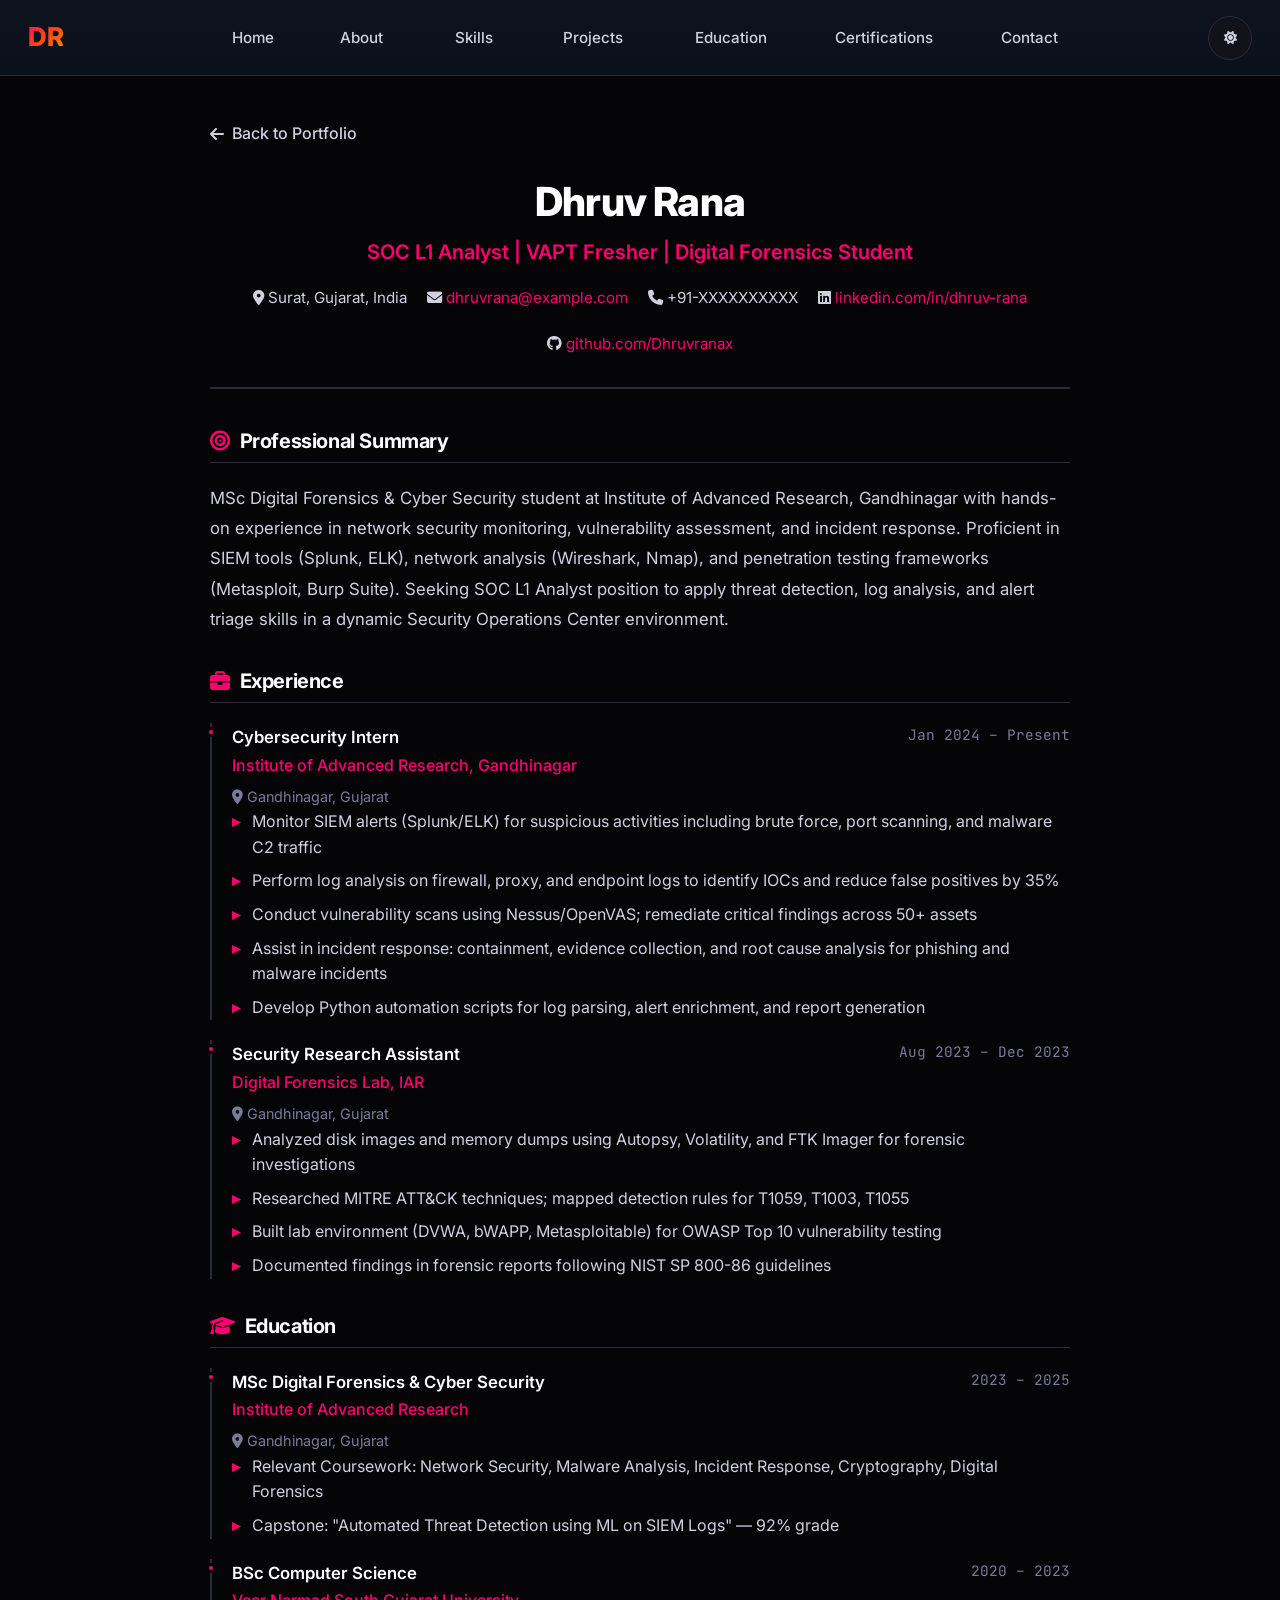
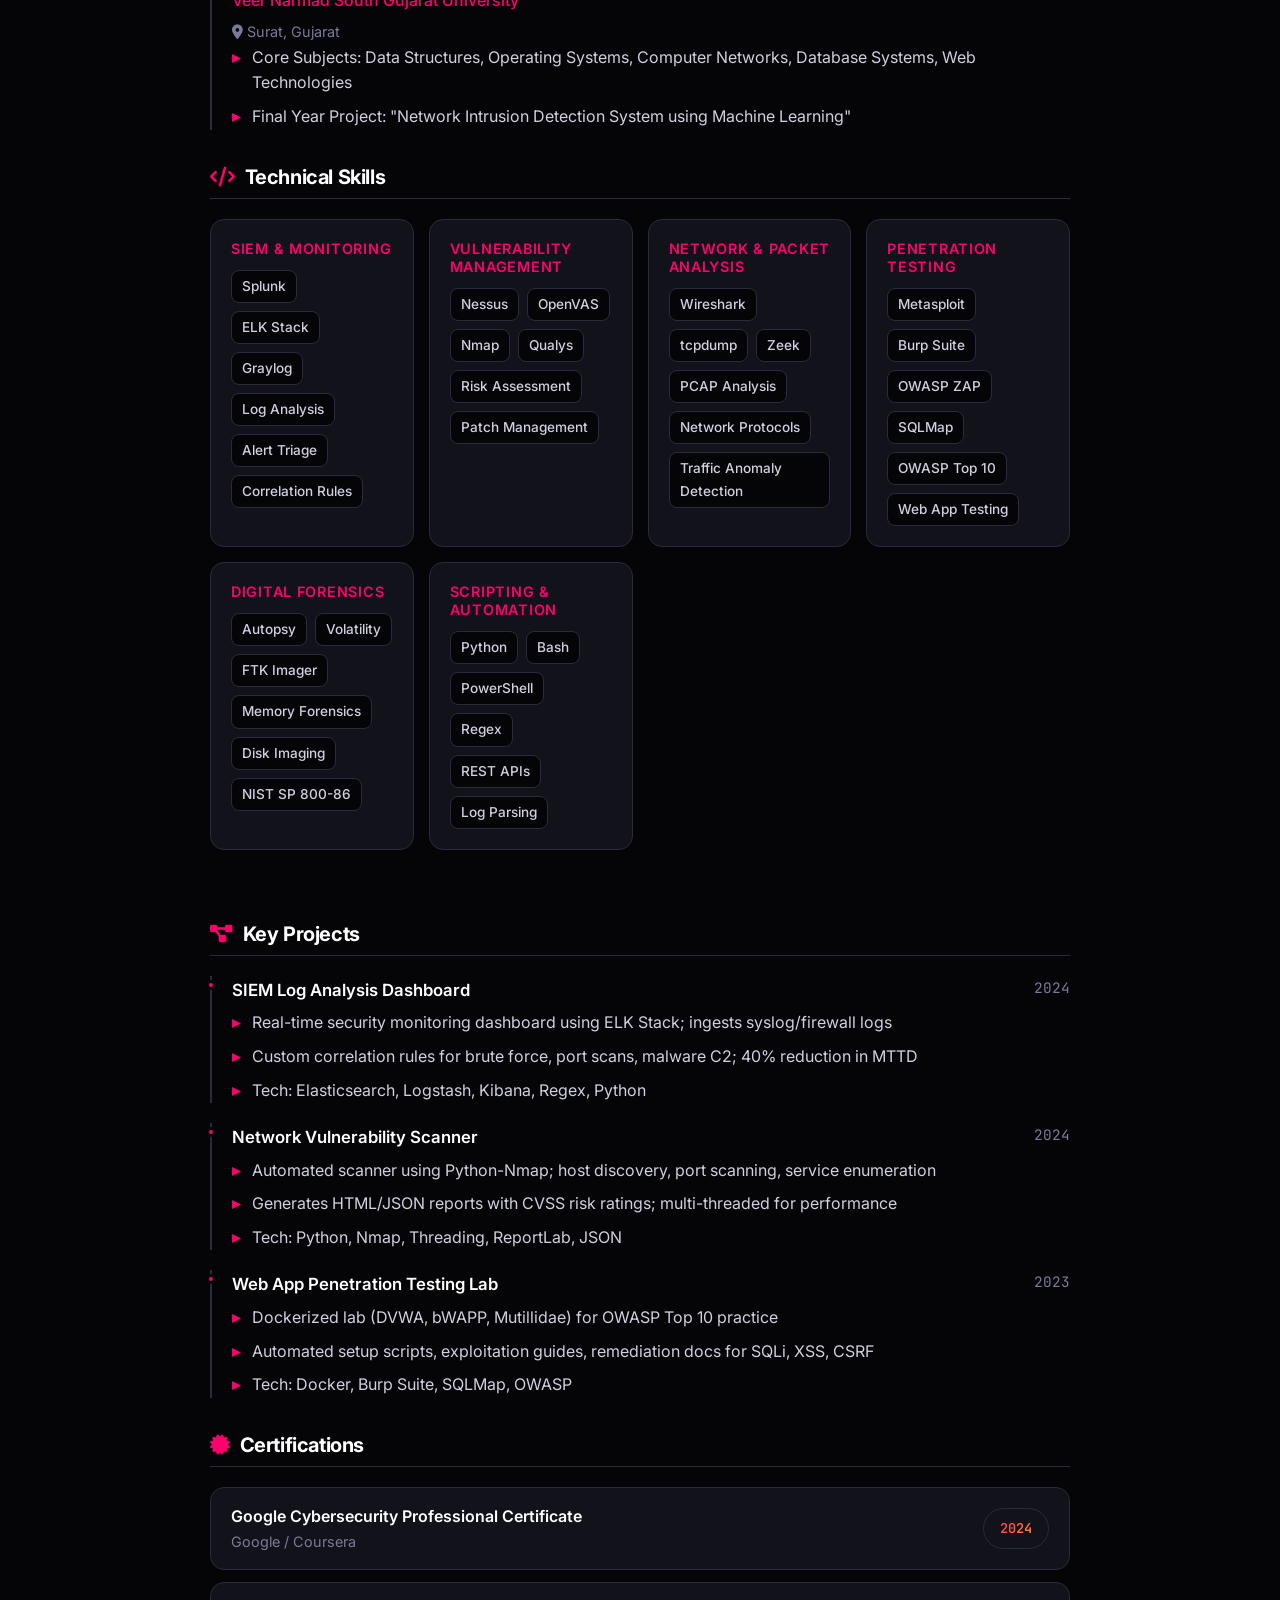
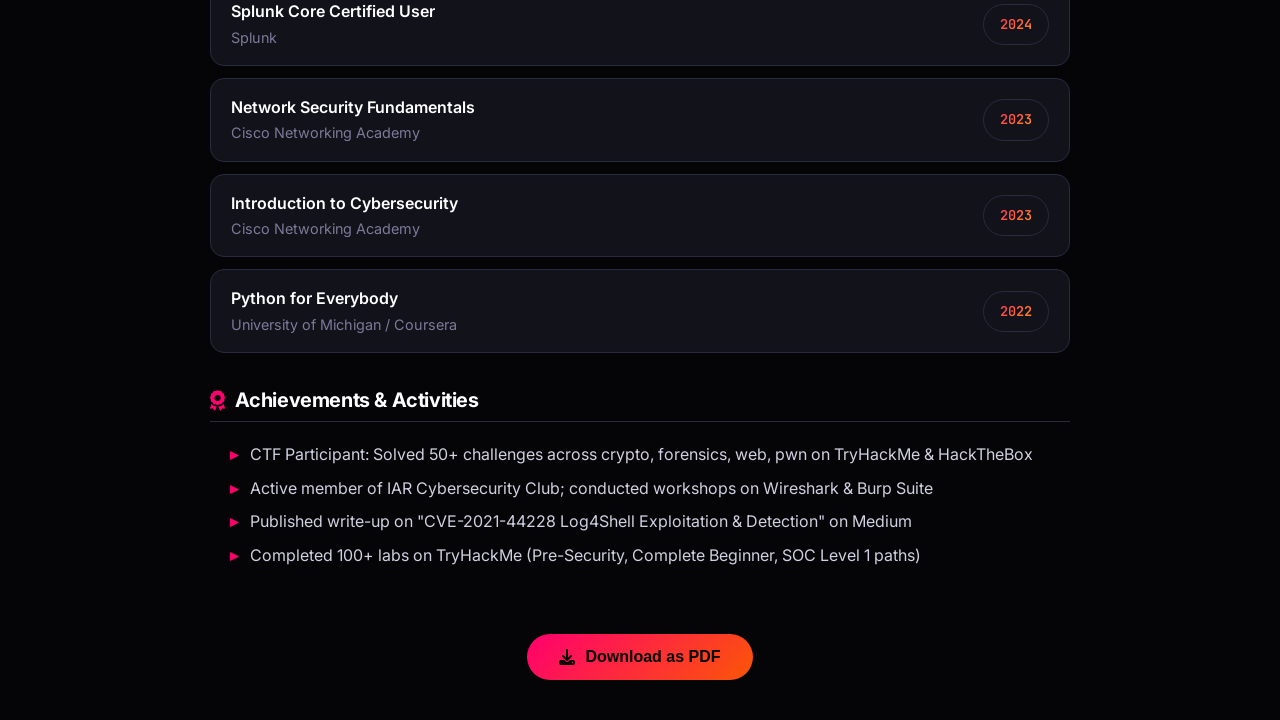
==== resume.html @ 08c27700 "Add SOC L1 Analyst resume page with download option - Created resume.html with full SOC-focused resu" ====
<!DOCTYPE html>
<html lang="en">
<head>
    <meta charset="UTF-8">
    <meta name="viewport" content="width=device-width, initial-scale=1.0">
    <meta name="description" content="Dhruv Rana - SOC L1 Analyst Resume | Cybersecurity Professional">
    <title>Dhruv Rana | SOC L1 Analyst Resume</title>
    <link rel="icon" type="image/svg+xml" href="data:image/svg+xml,<svg xmlns='http://www.w3.org/2000/svg' viewBox='0 0 100 100'><text y='.9em' font-size='90'>🛡️</text></svg>">
    <link rel="preconnect" href="https://fonts.googleapis.com">
    <link rel="preconnect" href="https://fonts.gstatic.com" crossorigin>
    <link href="https://fonts.googleapis.com/css2?family=Inter:wght@300;400;500;600;700&family=JetBrains+Mono:wght@400;500&display=swap" rel="stylesheet">
    <link rel="stylesheet" href="https://cdnjs.cloudflare.com/ajax/libs/font-awesome/6.5.1/css/all.min.css">
    <link rel="stylesheet" href="styles.css">
    <style>
        .resume-container {
            max-width: 900px;
            margin: 0 auto;
            padding: 40px 20px;
        }
        .resume-header {
            text-align: center;
            margin-bottom: 40px;
            padding-bottom: 30px;
            border-bottom: 2px solid var(--border-color);
        }
        .resume-header h1 {
            font-size: 2.5rem;
            font-weight: 800;
            color: var(--text-primary);
            margin-bottom: 8px;
        }
        .resume-header .title {
            font-size: 1.25rem;
            color: var(--accent-primary);
            font-weight: 600;
            margin-bottom: 16px;
        }
        .resume-contact {
            display: flex;
            justify-content: center;
            flex-wrap: wrap;
            gap: 20px;
            color: var(--text-secondary);
            font-size: 0.95rem;
        }
        .resume-contact a { color: var(--accent-primary); text-decoration: none; }
        .resume-section {
            margin-bottom: 35px;
        }
        .resume-section h2 {
            font-size: 1.25rem;
            font-weight: 700;
            color: var(--text-primary);
            margin-bottom: 20px;
            padding-bottom: 8px;
            border-bottom: 1px solid var(--border-color);
            display: flex;
            align-items: center;
            gap: 10px;
        }
        .resume-section h2 i { color: var(--accent-primary); }
        .experience-item, .education-item, .project-item {
            margin-bottom: 20px;
            padding-left: 20px;
            border-left: 2px solid var(--border-color);
            position: relative;
        }
        .experience-item::before, .education-item::before {
            content: '';
            position: absolute;
            left: -6px;
            top: 4px;
            width: 10px;
            height: 10px;
            border-radius: 50%;
            background: var(--accent-primary);
            border: 3px solid var(--bg-primary);
        }
        .item-header {
            display: flex;
            justify-content: space-between;
            flex-wrap: wrap;
            gap: 10px;
            margin-bottom: 6px;
        }
        .item-title { font-weight: 600; color: var(--text-primary); font-size: 1.05rem; }
        .item-org { color: var(--accent-primary); font-weight: 500; }
        .item-date { color: var(--text-muted); font-size: 0.9rem; font-family: var(--font-mono); white-space: nowrap; }
        .item-location { color: var(--text-muted); font-size: 0.9rem; }
        .item-bullets { list-style: none; padding: 0; }
        .item-bullets li {
            position: relative;
            padding-left: 20px;
            margin-bottom: 8px;
            color: var(--text-secondary);
            line-height: 1.6;
        }
        .item-bullets li::before {
            content: '▸';
            position: absolute;
            left: 0;
            color: var(--accent-primary);
            font-weight: bold;
        }
        .skills-grid {
            display: grid;
            grid-template-columns: repeat(auto-fit, minmax(200px, 1fr));
            gap: 15px;
        }
        .skill-category {
            background: var(--bg-card);
            border: 1px solid var(--border-color);
            border-radius: var(--radius-md);
            padding: 20px;
        }
        .skill-category h3 {
            font-size: 0.9rem;
            font-weight: 600;
            color: var(--accent-primary);
            margin-bottom: 12px;
            text-transform: uppercase;
            letter-spacing: 0.05em;
        }
        .skill-tags { display: flex; flex-wrap: wrap; gap: 8px; }
        .skill-tag { font-size: 0.85rem; color: var(--text-secondary); background: var(--bg-primary); padding: 4px 10px; border-radius: var(--radius-sm); border: 1px solid var(--border-color); }
        .cert-list { display: flex; flex-direction: column; gap: 12px; }
        .cert-item {
            display: flex;
            justify-content: space-between;
            align-items: center;
            padding: 15px 20px;
            background: var(--bg-card);
            border: 1px solid var(--border-color);
            border-radius: var(--radius-md);
        }
        .cert-name { font-weight: 600; color: var(--text-primary); }
        .cert-org { color: var(--text-muted); font-size: 0.9rem; }
        .cert-date { color: var(--accent-primary); font-family: var(--font-mono); font-size: 0.85rem; }
        .download-btn {
            display: inline-flex;
            align-items: center;
            gap: 10px;
            margin-top: 30px;
            padding: 14px 32px;
            background: linear-gradient(135deg, var(--accent-primary), var(--accent-secondary));
            color: var(--bg-primary);
            font-weight: 600;
            border: none;
            border-radius: var(--radius-pill);
            cursor: pointer;
            font-size: 1rem;
            transition: all var(--transition-normal);
        }
        .download-btn:hover { transform: translateY(-2px); box-shadow: var(--shadow-glow); }
        .back-link {
            display: inline-flex;
            align-items: center;
            gap: 8px;
            margin-bottom: 30px;
            color: var(--text-secondary);
            text-decoration: none;
            font-weight: 500;
            transition: color var(--transition-fast);
        }
        .back-link:hover { color: var(--accent-primary); }
        @media print {
            .download-btn, .back-link { display: none; }
            .resume-container { padding: 0; max-width: none; }
        }
    </style>
</head>
<body>
    <nav class="navbar" id="navbar">
        <div class="nav-container">
            <a href="index.html" class="nav-logo">DR</a>
            <ul class="nav-menu" id="nav-menu">
                <li><a href="index.html#home" class="nav-link"><i class="fas fa-home"></i> Home</a></li>
                <li><a href="index.html#about" class="nav-link"><i class="fas fa-user"></i> About</a></li>
                <li><a href="index.html#skills" class="nav-link"><i class="fas fa-code"></i> Skills</a></li>
                <li><a href="index.html#projects" class="nav-link"><i class="fas fa-folder-open"></i> Projects</a></li>
                <li><a href="index.html#education" class="nav-link"><i class="fas fa-graduation-cap"></i> Education</a></li>
                <li><a href="index.html#certifications" class="nav-link"><i class="fas fa-certificate"></i> Certifications</a></li>
                <li><a href="index.html#contact" class="nav-link"><i class="fas fa-paper-plane"></i> Contact</a></li>
            </ul>
            <button class="theme-toggle" aria-label="Toggle theme" title="Toggle theme">
                <i class="fas fa-sun"></i>
                <i class="fas fa-moon"></i>
            </button>
        </div>
    </nav>

    <main style="padding-top: 80px; min-height: 100vh;">
        <div class="resume-container">
            <a href="index.html" class="back-link"><i class="fas fa-arrow-left"></i> Back to Portfolio</a>

            <header class="resume-header">
                <h1>Dhruv Rana</h1>
                <p class="title">SOC L1 Analyst | VAPT Fresher | Digital Forensics Student</p>
                <div class="resume-contact">
                    <span><i class="fas fa-map-marker-alt"></i> Surat, Gujarat, India</span>
                    <span><i class="fas fa-envelope"></i> <a href="mailto:dhruvrana@example.com">dhruvrana@example.com</a></span>
                    <span><i class="fas fa-phone"></i> +91-XXXXXXXXXX</span>
                    <span><i class="fab fa-linkedin"></i> <a href="https://linkedin.com/in/dhruv-rana-1b35782a1" target="_blank">linkedin.com/in/dhruv-rana</a></span>
                    <span><i class="fab fa-github"></i> <a href="https://github.com/Dhruvranax" target="_blank">github.com/Dhruvranax</a></span>
                </div>
            </header>

            <section class="resume-section">
                <h2><i class="fas fa-bullseye"></i> Professional Summary</h2>
                <p style="color: var(--text-secondary); line-height: 1.8; font-size: 1.05rem;">
                    MSc Digital Forensics & Cyber Security student at Institute of Advanced Research, Gandhinagar with hands-on experience in network security monitoring, vulnerability assessment, and incident response.
                    Proficient in SIEM tools (Splunk, ELK), network analysis (Wireshark, Nmap), and penetration testing frameworks (Metasploit, Burp Suite).
                    Seeking SOC L1 Analyst position to apply threat detection, log analysis, and alert triage skills in a dynamic Security Operations Center environment.
                </p>
            </section>

            <section class="resume-section">
                <h2><i class="fas fa-briefcase"></i> Experience</h2>
                <div class="experience-item">
                    <div class="item-header">
                        <div>
                            <div class="item-title">Cybersecurity Intern</div>
                            <div class="item-org">Institute of Advanced Research, Gandhinagar</div>
                        </div>
                        <div class="item-date">Jan 2024 – Present</div>
                    </div>
                    <div class="item-location"><i class="fas fa-map-marker-alt"></i> Gandhinagar, Gujarat</div>
                    <ul class="item-bullets">
                        <li>Monitor SIEM alerts (Splunk/ELK) for suspicious activities including brute force, port scanning, and malware C2 traffic</li>
                        <li>Perform log analysis on firewall, proxy, and endpoint logs to identify IOCs and reduce false positives by 35%</li>
                        <li>Conduct vulnerability scans using Nessus/OpenVAS; remediate critical findings across 50+ assets</li>
                        <li>Assist in incident response: containment, evidence collection, and root cause analysis for phishing and malware incidents</li>
                        <li>Develop Python automation scripts for log parsing, alert enrichment, and report generation</li>
                    </ul>
                </div>
                <div class="experience-item">
                    <div class="item-header">
                        <div>
                            <div class="item-title">Security Research Assistant</div>
                            <div class="item-org">Digital Forensics Lab, IAR</div>
                        </div>
                        <div class="item-date">Aug 2023 – Dec 2023</div>
                    </div>
                    <div class="item-location"><i class="fas fa-map-marker-alt"></i> Gandhinagar, Gujarat</div>
                    <ul class="item-bullets">
                        <li>Analyzed disk images and memory dumps using Autopsy, Volatility, and FTK Imager for forensic investigations</li>
                        <li>Researched MITRE ATT&CK techniques; mapped detection rules for T1059, T1003, T1055</li>
                        <li>Built lab environment (DVWA, bWAPP, Metasploitable) for OWASP Top 10 vulnerability testing</li>
                        <li>Documented findings in forensic reports following NIST SP 800-86 guidelines</li>
                    </ul>
                </div>
            </section>

            <section class="resume-section">
                <h2><i class="fas fa-graduation-cap"></i> Education</h2>
                <div class="education-item">
                    <div class="item-header">
                        <div>
                            <div class="item-title">MSc Digital Forensics & Cyber Security</div>
                            <div class="item-org">Institute of Advanced Research</div>
                        </div>
                        <div class="item-date">2023 – 2025</div>
                    </div>
                    <div class="item-location"><i class="fas fa-map-marker-alt"></i> Gandhinagar, Gujarat</div>
                    <ul class="item-bullets">
                        <li>Relevant Coursework: Network Security, Malware Analysis, Incident Response, Cryptography, Digital Forensics</li>
                        <li>Capstone: "Automated Threat Detection using ML on SIEM Logs" — 92% grade</li>
                    </ul>
                </div>
                <div class="education-item">
                    <div class="item-header">
                        <div>
                            <div class="item-title">BSc Computer Science</div>
                            <div class="item-org">Veer Narmad South Gujarat University</div>
                        </div>
                        <div class="item-date">2020 – 2023</div>
                    </div>
                    <div class="item-location"><i class="fas fa-map-marker-alt"></i> Surat, Gujarat</div>
                    <ul class="item-bullets">
                        <li>Core Subjects: Data Structures, Operating Systems, Computer Networks, Database Systems, Web Technologies</li>
                        <li>Final Year Project: "Network Intrusion Detection System using Machine Learning"</li>
                    </ul>
                </div>
            </section>

            <section class="resume-section">
                <h2><i class="fas fa-code"></i> Technical Skills</h2>
                <div class="skills-grid">
                    <div class="skill-category">
                        <h3>SIEM & Monitoring</h3>
                        <div class="skill-tags">
                            <span class="skill-tag">Splunk</span>
                            <span class="skill-tag">ELK Stack</span>
                            <span class="skill-tag">Graylog</span>
                            <span class="skill-tag">Log Analysis</span>
                            <span class="skill-tag">Alert Triage</span>
                            <span class="skill-tag">Correlation Rules</span>
                        </div>
                    </div>
                    <div class="skill-category">
                        <h3>Vulnerability Management</h3>
                        <div class="skill-tags">
                            <span class="skill-tag">Nessus</span>
                            <span class="skill-tag">OpenVAS</span>
                            <span class="skill-tag">Nmap</span>
                            <span class="skill-tag">Qualys</span>
                            <span class="skill-tag">Risk Assessment</span>
                            <span class="skill-tag">Patch Management</span>
                        </div>
                    </div>
                    <div class="skill-category">
                        <h3>Network & Packet Analysis</h3>
                        <div class="skill-tags">
                            <span class="skill-tag">Wireshark</span>
                            <span class="skill-tag">tcpdump</span>
                            <span class="skill-tag">Zeek</span>
                            <span class="skill-tag">PCAP Analysis</span>
                            <span class="skill-tag">Network Protocols</span>
                            <span class="skill-tag">Traffic Anomaly Detection</span>
                        </div>
                    </div>
                    <div class="skill-category">
                        <h3>Penetration Testing</h3>
                        <div class="skill-tags">
                            <span class="skill-tag">Metasploit</span>
                            <span class="skill-tag">Burp Suite</span>
                            <span class="skill-tag">OWASP ZAP</span>
                            <span class="skill-tag">SQLMap</span>
                            <span class="skill-tag">OWASP Top 10</span>
                            <span class="skill-tag">Web App Testing</span>
                        </div>
                    </div>
                    <div class="skill-category">
                        <h3>Digital Forensics</h3>
                        <div class="skill-tags">
                            <span class="skill-tag">Autopsy</span>
                            <span class="skill-tag">Volatility</span>
                            <span class="skill-tag">FTK Imager</span>
                            <span class="skill-tag">Memory Forensics</span>
                            <span class="skill-tag">Disk Imaging</span>
                            <span class="skill-tag">NIST SP 800-86</span>
                        </div>
                    </div>
                    <div class="skill-category">
                        <h3>Scripting & Automation</h3>
                        <div class="skill-tags">
                            <span class="skill-tag">Python</span>
                            <span class="skill-tag">Bash</span>
                            <span class="skill-tag">PowerShell</span>
                            <span class="skill-tag">Regex</span>
                            <span class="skill-tag">REST APIs</span>
                            <span class="skill-tag">Log Parsing</span>
                        </div>
                    </div>
                </div>
            </section>

            <section class="resume-section">
                <h2><i class="fas fa-project-diagram"></i> Key Projects</h2>
                <div class="experience-item">
                    <div class="item-header">
                        <div class="item-title">SIEM Log Analysis Dashboard</div>
                        <div class="item-date">2024</div>
                    </div>
                    <ul class="item-bullets">
                        <li>Real-time security monitoring dashboard using ELK Stack; ingests syslog/firewall logs</li>
                        <li>Custom correlation rules for brute force, port scans, malware C2; 40% reduction in MTTD</li>
                        <li>Tech: Elasticsearch, Logstash, Kibana, Regex, Python</li>
                    </ul>
                </div>
                <div class="experience-item">
                    <div class="item-header">
                        <div class="item-title">Network Vulnerability Scanner</div>
                        <div class="item-date">2024</div>
                    </div>
                    <ul class="item-bullets">
                        <li>Automated scanner using Python-Nmap; host discovery, port scanning, service enumeration</li>
                        <li>Generates HTML/JSON reports with CVSS risk ratings; multi-threaded for performance</li>
                        <li>Tech: Python, Nmap, Threading, ReportLab, JSON</li>
                    </ul>
                </div>
                <div class="experience-item">
                    <div class="item-header">
                        <div class="item-title">Web App Penetration Testing Lab</div>
                        <div class="item-date">2023</div>
                    </div>
                    <ul class="item-bullets">
                        <li>Dockerized lab (DVWA, bWAPP, Mutillidae) for OWASP Top 10 practice</li>
                        <li>Automated setup scripts, exploitation guides, remediation docs for SQLi, XSS, CSRF</li>
                        <li>Tech: Docker, Burp Suite, SQLMap, OWASP</li>
                    </ul>
                </div>
            </section>

            <section class="resume-section">
                <h2><i class="fas fa-certificate"></i> Certifications</h2>
                <div class="cert-list">
                    <div class="cert-item">
                        <div>
                            <div class="cert-name">Google Cybersecurity Professional Certificate</div>
                            <div class="cert-org">Google / Coursera</div>
                        </div>
                        <div class="cert-date">2024</div>
                    </div>
                    <div class="cert-item">
                        <div>
                            <div class="cert-name">Splunk Core Certified User</div>
                            <div class="cert-org">Splunk</div>
                        </div>
                        <div class="cert-date">2024</div>
                    </div>
                    <div class="cert-item">
                        <div>
                            <div class="cert-name">Network Security Fundamentals</div>
                            <div class="cert-org">Cisco Networking Academy</div>
                        </div>
                        <div class="cert-date">2023</div>
                    </div>
                    <div class="cert-item">
                        <div>
                            <div class="cert-name">Introduction to Cybersecurity</div>
                            <div class="cert-org">Cisco Networking Academy</div>
                        </div>
                        <div class="cert-date">2023</div>
                    </div>
                    <div class="cert-item">
                        <div>
                            <div class="cert-name">Python for Everybody</div>
                            <div class="cert-org">University of Michigan / Coursera</div>
                        </div>
                        <div class="cert-date">2022</div>
                    </div>
                </div>
            </section>

            <section class="resume-section">
                <h2><i class="fas fa-award"></i> Achievements & Activities</h2>
                <ul class="item-bullets" style="padding-left: 20px;">
                    <li>CTF Participant: Solved 50+ challenges across crypto, forensics, web, pwn on TryHackMe & HackTheBox</li>
                    <li>Active member of IAR Cybersecurity Club; conducted workshops on Wireshark & Burp Suite</li>
                    <li>Published write-up on "CVE-2021-44228 Log4Shell Exploitation & Detection" on Medium</li>
                    <li>Completed 100+ labs on TryHackMe (Pre-Security, Complete Beginner, SOC Level 1 paths)</li>
                </ul>
            </section>

            <div style="text-align: center;">
                <button class="download-btn" onclick="downloadPDF()">
                    <i class="fas fa-download"></i> Download as PDF
                </button>
            </div>
        </div>
    </main>

    <script>
        function downloadPDF() {
            window.print();
        }

        // Theme toggle
        const themeToggle = document.querySelector('.theme-toggle');
        const html = document.documentElement;
        const savedTheme = localStorage.getItem('theme') || 'dark';
        html.setAttribute('data-theme', savedTheme);

        themeToggle.addEventListener('click', () => {
            const newTheme = html.getAttribute('data-theme') === 'dark' ? 'light' : 'dark';
            html.setAttribute('data-theme', newTheme);
            localStorage.setItem('theme', newTheme);
        });
    </script>
</body>
</html>
---- styles.css ----
/* ========================================
   Dhruv Rana - Cybersecurity Portfolio
   Enhanced Stylesheet with Advanced Animations
   ======================================== */

/* CSS Custom Properties */
:root {
    /* Colors - Dark Theme (Default) - RAINBOW CYBERSECURITY PALETTE */
    --bg-primary: #050508;
    --bg-secondary: #0a0a12;
    --bg-tertiary: #12121a;
    --bg-card: #12121a;
    --bg-card-hover: #1a1a26;
    --bg-elevated: #16161f;

    --text-primary: #ffffff;
    --text-secondary: #d0d0e0;
    --text-muted: #7a7a9a;
    --text-accent: #ff006e;           /* Rainbow start - Magenta */
    --text-accent-dim: #ff006e33;
    --text-accent-glow: #ff006e66;

    --border-color: #2a2a3e;
    --border-light: #3a3a56;
    --border-glow: #ff006e44;

    /* RAINBOW ACCENT SYSTEM - Full Spectrum */
    --accent-primary: #ff006e;        /* Magenta */
    --accent-secondary: #fb5607;      /* Orange-Red */
    --accent-tertiary: #ffbe0b;       /* Gold/Yellow */
    --accent-quaternary: #8338ec;     /* Violet */
    --accent-warning: #3a86ff;        /* Blue */
    --accent-danger: #ff006e;         /* Magenta (repeat) */
    --accent-success: #06ffa5;        /* Mint Green */
    --accent-orange: #fb5607;         /* Orange */

    /* Rainbow gradient stops for dynamic use */
    --rainbow-1: #ff006e;   /* Magenta */
    --rainbow-2: #fb5607;   /* Red-Orange */
    --rainbow-3: #ffbe0b;   /* Gold */
    --rainbow-4: #06ffa5;   /* Mint Green */
    --rainbow-5: #3a86ff;   /* Blue */
    --rainbow-6: #8338ec;   /* Violet */
    --rainbow-7: #ff006e;   /* Magenta (wrap) */

    /* Category-specific colors - RAINBOW MAPPED */
    --color-security: #ff006e;        /* Magenta */
    --color-development: #8338ec;     /* Violet */
    --color-academic: #06ffa5;        /* Mint Green */
    --color-network: #3a86ff;         /* Blue */
    --color-forensics: #fb5607;       /* Red-Orange */
    --color-web: #ffbe0b;             /* Gold */

    --shadow-sm: 0 2px 8px rgba(0, 0, 0, 0.5);
    --shadow-md: 0 8px 32px rgba(0, 0, 0, 0.6);
    --shadow-lg: 0 20px 60px rgba(0, 0, 0, 0.7);
    --shadow-xl: 0 32px 80px rgba(0, 0, 0, 0.8);
    --shadow-glow: 0 0 32px rgba(255, 0, 110, 0.3);
    --shadow-glow-strong: 0 0 64px rgba(255, 0, 110, 0.5);
    --shadow-glow-purple: 0 0 32px rgba(131, 56, 236, 0.3);
    --shadow-glow-pink: 0 0 32px rgba(255, 0, 110, 0.3);
    --shadow-glow-cyan: 0 0 32px rgba(6, 255, 165, 0.3);
    --shadow-glow-gold: 0 0 32px rgba(255, 190, 11, 0.3);
    --shadow-glow-blue: 0 0 32px rgba(58, 134, 255, 0.3);
    --shadow-inner: inset 0 2px 8px rgba(0, 0, 0, 0.5);

    --radius-sm: 8px;
    --radius-md: 14px;
    --radius-lg: 22px;
    --radius-xl: 32px;
    --radius-pill: 100px;

    --transition-fast: 150ms cubic-bezier(0.25, 0.46, 0.45, 0.94);
    --transition-normal: 300ms cubic-bezier(0.25, 0.46, 0.45, 0.94);
    --transition-slow: 500ms cubic-bezier(0.25, 0.46, 0.45, 0.94);
    --transition-bounce: 400ms cubic-bezier(0.34, 1.56, 0.64, 1);

    --font-primary: 'Inter', -apple-system, BlinkMacSystemFont, sans-serif;
    --font-mono: 'JetBrains Mono', 'Fira Code', monospace;

    --container-max: 1280px;
    --nav-height: 76px;

    /* Animation durations */
    --dur-instant: 0ms;
    --dur-fast: 150ms;
    --dur-normal: 300ms;
    --dur-slow: 500ms;
    --dur-slower: 800ms;
}

/* Light Theme - RAINBOW CYBERSECURITY PALETTE */
[data-theme="light"] {
    --bg-primary: #fafafa;
    --bg-secondary: #ffffff;
    --bg-tertiary: #f0f0f5;
    --bg-card: #ffffff;
    --bg-card-hover: #f5f5fa;
    --bg-elevated: #ebebf0;

    --text-primary: #121212;
    --text-secondary: #3a3a4a;
    --text-muted: #6a6a7a;
    --text-accent: #ff006e;
    --text-accent-dim: #ff006e33;
    --text-accent-glow: #ff006e66;

    --border-color: #e0e0ea;
    --border-light: #d0d0de;
    --border-glow: #ff006e44;

    /* RAINBOW ACCENT SYSTEM (Light) */
    --accent-primary: #e0005a;        /* Magenta */
    --accent-secondary: #e04a06;      /* Orange-Red */
    --accent-tertiary: #e0a80a;       /* Gold */
    --accent-quaternary: #722ed8;     /* Violet */
    --accent-warning: #2e75e0;        /* Blue */
    --accent-danger: #e0005a;         /* Magenta */
    --accent-success: #05e092;        /* Mint Green */
    --accent-orange: #e04a06;         /* Orange */

    --rainbow-1: #e0005a;
    --rainbow-2: #e04a06;
    --rainbow-3: #e0a80a;
    --rainbow-4: #05e092;
    --rainbow-5: #2e75e0;
    --rainbow-6: #722ed8;
    --rainbow-7: #e0005a;

    --color-security: #e0005a;
    --color-development: #722ed8;
    --color-academic: #05e092;
    --color-network: #2e75e0;
    --color-forensics: #e04a06;
    --color-web: #e0a80a;

    --shadow-sm: 0 2px 8px rgba(0, 0, 0, 0.06);
    --shadow-md: 0 8px 32px rgba(0, 0, 0, 0.08);
    --shadow-lg: 0 20px 60px rgba(0, 0, 0, 0.1);
    --shadow-xl: 0 32px 80px rgba(0, 0, 0, 0.12);
    --shadow-glow: 0 0 32px rgba(224, 0, 90, 0.2);
    --shadow-glow-strong: 0 0 64px rgba(224, 0, 90, 0.3);
    --shadow-glow-purple: 0 0 32px rgba(114, 46, 216, 0.2);
    --shadow-glow-pink: 0 0 32px rgba(224, 0, 90, 0.2);
    --shadow-glow-cyan: 0 0 32px rgba(5, 224, 146, 0.2);
    --shadow-glow-gold: 0 0 32px rgba(224, 168, 10, 0.2);
    --shadow-glow-blue: 0 0 32px rgba(46, 117, 224, 0.2);
    --shadow-inner: inset 0 2px 8px rgba(0, 0, 0, 0.04);
}

/* Reset & Base */
*, *::before, *::after {
    box-sizing: border-box;
    margin: 0;
    padding: 0;
}

html {
    scroll-behavior: smooth;
    font-size: 16px;
    -webkit-tap-highlight-color: transparent;
}

@media (prefers-reduced-motion: reduce) {
    html { scroll-behavior: auto; }
    *, *::before, *::after {
        animation-duration: 0.01ms !important;
        animation-iteration-count: 1 !important;
        transition-duration: 0.01ms !important;
    }
}

body {
    font-family: var(--font-primary);
    background-color: var(--bg-primary);
    color: var(--text-primary);
    line-height: 1.7;
    overflow-x: hidden;
    -webkit-font-smoothing: antialiased;
    -moz-osx-font-smoothing: grayscale;
    perspective: 1000px;
}

/* Custom Scrollbar */
::-webkit-scrollbar { width: 10px; height: 10px; }
::-webkit-scrollbar-track { background: var(--bg-primary); }
::-webkit-scrollbar-thumb {
    background: linear-gradient(180deg, var(--accent-primary), var(--accent-secondary));
    border-radius: 5px;
    border: 2px solid var(--bg-primary);
}
::-webkit-scrollbar-thumb:hover { background: var(--accent-primary); }
::-webkit-scrollbar-corner { background: var(--bg-primary); }

/* Selection */
::selection {
    background: var(--accent-primary);
    color: var(--bg-primary);
}

/* Focus visible */
:focus-visible {
    outline: 2px solid var(--accent-primary);
    outline-offset: 3px;
}

/* Typography */
h1, h2, h3, h4, h5, h6 {
    font-weight: 700;
    line-height: 1.25;
    color: var(--text-primary);
    letter-spacing: -0.02em;
}

p { color: var(--text-secondary); }

a {
    color: var(--accent-primary);
    text-decoration: none;
    transition: color var(--transition-fast);
}

a:hover { color: var(--accent-secondary); }

img { max-width: 100%; height: auto; display: block; }

/* Container */
.container {
    max-width: var(--container-max);
    margin: 0 auto;
    padding: 0 28px;
}

/* Section */
.section {
    padding: 120px 0;
    position: relative;
    isolation: isolate;
}

.section::before {
    content: '';
    position: absolute;
    top: 0;
    left: 50%;
    transform: translateX(-50%);
    width: 600px;
    height: 600px;
    background: radial-gradient(ellipse, var(--text-accent-dim) 0%, transparent 70%);
    pointer-events: none;
    z-index: -1;
    opacity: 0.5;
    animation: rainbowPulse 8s ease-in-out infinite;
}

@keyframes rainbowPulse {
    0%, 100% { opacity: 0.3; filter: hue-rotate(0deg); }
    50% { opacity: 0.5; filter: hue-rotate(180deg); }
}

.section-header {
    text-align: center;
    margin-bottom: 72px;
    position: relative;
}

.section-title {
    font-size: clamp(2.25rem, 5.5vw, 3.75rem);
    font-weight: 800;
    background: linear-gradient(135deg, var(--rainbow-1) 0%, var(--rainbow-2) 16%, var(--rainbow-3) 33%, var(--rainbow-4) 50%, var(--rainbow-5) 66%, var(--rainbow-6) 83%, var(--rainbow-7) 100%);
    -webkit-background-clip: text;
    -webkit-text-fill-color: transparent;
    background-clip: text;
    background-size: 300% 300%;
    animation: rainbowShift 8s ease-in-out infinite;
    margin-bottom: 16px;
    position: relative;
    display: inline-block;
}

.section-title::after {
    content: '';
    position: absolute;
    bottom: -12px;
    left: 50%;
    transform: translateX(-50%);
    width: 60px;
    height: 4px;
    background: linear-gradient(90deg, var(--accent-primary), var(--accent-secondary));
    border-radius: 2px;
    box-shadow: var(--shadow-glow);
}

.section-subtitle {
    font-size: 1.15rem;
    color: var(--text-muted);
    max-width: 680px;
    margin: 0 auto;
    font-weight: 400;
}

/* Buttons - Enhanced */
.btn {
    display: inline-flex;
    align-items: center;
    justify-content: center;
    gap: 12px;
    padding: 16px 36px;
    font-size: 1rem;
    font-weight: 600;
    font-family: var(--font-primary);
    border-radius: var(--radius-pill);
    border: none;
    cursor: pointer;
    transition: all var(--transition-normal);
    white-space: nowrap;
    position: relative;
    overflow: hidden;
    z-index: 1;
}

.btn::before {
    content: '';
    position: absolute;
    inset: 0;
    background: linear-gradient(135deg, var(--accent-secondary), var(--accent-tertiary));
    opacity: 0;
    transition: opacity var(--transition-normal);
    z-index: -1;
    border-radius: inherit;
}

.btn span { position: relative; z-index: 2; }

.btn-primary {
    background: linear-gradient(135deg, var(--rainbow-1) 0%, var(--rainbow-2) 20%, var(--rainbow-3) 40%, var(--rainbow-4) 60%, var(--rainbow-5) 80%, var(--rainbow-6) 100%);
    background-size: 300% 300%;
    animation: rainbowShift 6s ease-in-out infinite;
    color: var(--bg-primary);
    box-shadow: var(--shadow-glow), 0 4px 16px rgba(255, 0, 110, 0.3);
}

.btn-primary:hover {
    transform: translateY(-3px) scale(1.02);
    box-shadow: var(--shadow-glow-strong), 0 8px 24px rgba(255, 0, 110, 0.4);
    color: var(--bg-primary);
    animation-duration: 3s;
}

.btn-primary:active { transform: translateY(-1px) scale(0.98); }

.btn-secondary {
    background: transparent;
    color: var(--text-primary);
    border: 2px solid var(--border-color);
}

.btn-secondary::before {
    background: linear-gradient(135deg, var(--rainbow-1) 0%, var(--rainbow-2) 25%, var(--rainbow-3) 50%, var(--rainbow-4) 75%, var(--rainbow-5) 100%);
    background-size: 300% 300%;
    animation: rainbowShift 6s ease-in-out infinite;
}

.btn-secondary:hover {
    border-color: transparent;
    color: var(--bg-primary);
}

.btn-secondary:hover::before { opacity: 1; }

.btn-secondary:active { transform: scale(0.97); }

.btn-ghost {
    background: transparent;
    color: var(--text-secondary);
    border: 2px solid transparent;
    padding: 12px 24px;
}

.btn-ghost:hover {
    color: var(--accent-primary);
    background: var(--text-accent-dim);
}

.btn-full { width: 100%; }

.btn-sm { padding: 10px 20px; font-size: 0.875rem; }

/* Button magnetic effect */
.btn.magnetic {
    transition: transform var(--transition-fast);
}

/* ========================================
   Navigation - Enhanced
   ======================================== */
.navbar {
    position: fixed;
    top: 0;
    left: 0;
    right: 0;
    height: var(--nav-height);
    background: linear-gradient(180deg, rgba(14, 20, 31, 0.95) 0%, rgba(14, 20, 31, 0.8) 100%);
    backdrop-filter: blur(24px) saturate(180%);
    -webkit-backdrop-filter: blur(24px) saturate(180%);
    border-bottom: 1px solid var(--border-color);
    z-index: 1000;
    transition: all var(--transition-normal);
}

.navbar.scrolled {
    background: rgba(14, 20, 31, 0.98);
    box-shadow: var(--shadow-md);
    border-bottom-color: var(--border-glow);
}

.nav-container {
    max-width: var(--container-max);
    margin: 0 auto;
    padding: 0 28px;
    height: 100%;
    display: flex;
    align-items: center;
    justify-content: space-between;
}

.nav-logo {
    font-size: 1.625rem;
    font-weight: 800;
    background: linear-gradient(135deg, var(--rainbow-1) 0%, var(--rainbow-2) 20%, var(--rainbow-3) 40%, var(--rainbow-4) 60%, var(--rainbow-5) 80%, var(--rainbow-6) 100%);
    -webkit-background-clip: text;
    -webkit-text-fill-color: transparent;
    background-clip: text;
    background-size: 300% 300%;
    animation: rainbowShift 8s ease-in-out infinite;
    letter-spacing: -0.5px;
    position: relative;
}

.nav-logo::after {
    content: '';
    position: absolute;
    bottom: -4px;
    left: 0;
    right: 0;
    height: 2px;
    background: linear-gradient(90deg, var(--rainbow-1), var(--rainbow-2), var(--rainbow-3), var(--rainbow-4), var(--rainbow-5), var(--rainbow-6));
    border-radius: 1px;
    transform: scaleX(0);
    transform-origin: right;
    transition: transform var(--transition-normal);
    background-size: 300% 100%;
    animation: rainbowShift 8s ease-in-out infinite;
}

.nav-logo:hover::after {
    transform: scaleX(1);
    transform-origin: left;
}

.nav-menu {
    display: flex;
    align-items: center;
    gap: 4px;
    list-style: none;
}

.nav-link {
    display: flex;
    align-items: center;
    gap: 8px;
    padding: 12px 20px;
    font-size: 0.95rem;
    font-weight: 500;
    color: var(--text-secondary);
    border-radius: var(--radius-pill);
    transition: all var(--transition-fast);
    position: relative;
    overflow: hidden;
}

.nav-link::before {
    content: '';
    position: absolute;
    inset: 0;
    background: var(--text-accent-dim);
    border-radius: inherit;
    transform: scale(0);
    transition: transform var(--transition-bounce);
    z-index: -1;
}

.nav-link:hover,
.nav-link.active {
    color: var(--accent-primary);
}

.nav-link:hover::before,
.nav-link.active::before {
    transform: scale(1);
}

.nav-link i { font-size: 1rem; opacity: 0; transform: translateX(-8px); transition: all var(--transition-fast); }

.nav-link:hover i,
.nav-link.active i { opacity: 1; transform: translateX(0); }

.nav-toggle {
    display: none;
    flex-direction: column;
    gap: 5px;
    padding: 10px;
    background: transparent;
    border: none;
    cursor: pointer;
    border-radius: var(--radius-sm);
    transition: background var(--transition-fast);
}

.nav-toggle:hover { background: var(--bg-tertiary); }

.nav-toggle span {
    width: 26px;
    height: 2.5px;
    background: var(--text-primary);
    border-radius: 2px;
    transition: all var(--transition-normal);
    transform-origin: center;
}

.nav-toggle.active span:nth-child(1) { transform: rotate(45deg) translate(5px, 5px); background: var(--accent-primary); }
.nav-toggle.active span:nth-child(2) { opacity: 0; transform: scale(0); }
.nav-toggle.active span:nth-child(3) { transform: rotate(-45deg) translate(5px, -5px); background: var(--accent-primary); }

/* Theme Toggle */
.theme-toggle {
    width: 44px;
    height: 44px;
    display: flex;
    align-items: center;
    justify-content: center;
    background: var(--bg-tertiary);
    border: 1px solid var(--border-color);
    border-radius: var(--radius-pill);
    color: var(--text-secondary);
    cursor: pointer;
    transition: all var(--transition-fast);
    margin-left: 8px;
}

.theme-toggle:hover {
    border-color: var(--accent-primary);
    color: var(--accent-primary);
    background: var(--text-accent-dim);
    transform: rotate(15deg) scale(1.1);
}

.theme-toggle i { transition: transform var(--transition-normal); }

[data-theme="light"] .theme-toggle .fa-sun { display: none; }
[data-theme="dark"] .theme-toggle .fa-moon { display: none; }

/* ========================================
   Hero Section - Enhanced
   ======================================== */
.hero {
    min-height: 100vh;
    display: flex;
    align-items: center;
    padding-top: var(--nav-height);
    position: relative;
    overflow: hidden;
    isolation: isolate;
}

.hero-background {
    position: absolute;
    inset: 0;
    z-index: 0;
}

#particles-canvas {
    position: absolute;
    inset: 0;
    width: 100%;
    height: 100%;
}

.grid-pattern {
    position: absolute;
    inset: 0;
    background-image:
        linear-gradient(rgba(255, 0, 110, 0.03) 1px, transparent 1px),
        linear-gradient(90deg, rgba(255, 0, 110, 0.03) 1px, transparent 1px);
    background-size: 80px 80px;
    animation: gridMove 30s linear infinite, rainbowHue 20s linear infinite;
    mask-image: radial-gradient(ellipse at center, black 30%, transparent 80%);
}

@keyframes rainbowHue {
    0% { filter: hue-rotate(0deg); }
    100% { filter: hue-rotate(360deg); }
}

@keyframes gridMove {
    0% { transform: translate(0, 0); }
    100% { transform: translate(80px, 80px); }
}

.orb {
    position: absolute;
    border-radius: 50%;
    filter: blur(80px);
    opacity: 0.4;
    animation: orbFloat 20s ease-in-out infinite;
    pointer-events: none;
}

.orb-1 {
    width: 400px;
    height: 400px;
    background: radial-gradient(circle, var(--rainbow-1) 0%, var(--rainbow-2) 50%, transparent 70%);
    top: -100px;
    right: -100px;
    animation-delay: 0s;
}

.orb-2 {
    width: 300px;
    height: 300px;
    background: radial-gradient(circle, var(--rainbow-3) 0%, var(--rainbow-4) 50%, transparent 70%);
    bottom: -50px;
    left: -50px;
    animation-delay: -7s;
}

.orb-3 {
    width: 200px;
    height: 200px;
    background: radial-gradient(circle, var(--rainbow-5) 0%, var(--rainbow-6) 50%, transparent 70%);
    top: 40%;
    left: 10%;
    animation-delay: -14s;
}

@keyframes orbFloat {
    0%, 100% { transform: translate(0, 0) scale(1); }
    25% { transform: translate(30px, -20px) scale(1.1); }
    50% { transform: translate(-20px, 30px) scale(0.95); }
    75% { transform: translate(15px, 25px) scale(1.05); }
}

.floating-elements {
    position: absolute;
    inset: 0;
    pointer-events: none;
}

.float-element {
    position: absolute;
    width: 70px;
    height: 70px;
    display: flex;
    align-items: center;
    justify-content: center;
    background: var(--bg-card);
    border: 1px solid var(--border-color);
    border-radius: var(--radius-lg);
    font-size: 1.625rem;
    color: var(--accent-primary);
    opacity: 0.5;
    animation: floatComplex 8s ease-in-out infinite;
    box-shadow: var(--shadow-md);
    backdrop-filter: blur(10px);
    transition: all var(--transition-normal);
}

.float-element:hover {
    opacity: 1;
    transform: scale(1.15) rotate(5deg) !important;
    border-color: var(--accent-primary);
    box-shadow: var(--shadow-glow-strong);
    z-index: 10;
}

.float-element:nth-child(1) { top: 8%; left: 3%; animation-delay: 0s; }
.float-element:nth-child(2) { top: 18%; right: 5%; animation-delay: -1.2s; }
.float-element:nth-child(3) { bottom: 25%; left: 2%; animation-delay: -2.4s; }
.float-element:nth-child(4) { bottom: 12%; right: 3%; animation-delay: -3.6s; }
.float-element:nth-child(5) { top: 45%; left: 1%; animation-delay: -4.8s; }
.float-element:nth-child(6) { top: 55%; right: 2%; animation-delay: -6s; }

@keyframes floatComplex {
    0%, 100% { transform: translate3d(0, 0, 0) rotate(0deg); }
    16% { transform: translate3d(10px, -20px, 0) rotate(3deg); }
    33% { transform: translate3d(-15px, 10px, 0) rotate(-2deg); }
    50% { transform: translate3d(20px, 15px, 0) rotate(1deg); }
    66% { transform: translate3d(-10px, -15px, 0) rotate(-1deg); }
    83% { transform: translate3d(15px, 5px, 0) rotate(2deg); }
}

.hero-content {
    display: grid;
    grid-template-columns: 1fr 1fr;
    gap: 80px;
    align-items: center;
    position: relative;
    z-index: 1;
    width: 100%;
    max-width: var(--container-max);
    margin: 0 auto;
    padding: 0 28px;
}

.hero-text { opacity: 0; animation: heroReveal 1s cubic-bezier(0.16, 1, 0.3, 1) forwards; }
.hero-visual { opacity: 0; animation: heroReveal 1s cubic-bezier(0.16, 1, 0.3, 1) 0.2s forwards; }

@keyframes heroReveal {
    from { opacity: 0; transform: translateY(40px); }
    to { opacity: 1; transform: translateY(0); }
}

.hero-greeting {
    font-size: 1.125rem;
    color: var(--accent-primary);
    font-weight: 600;
    margin-bottom: 16px;
    display: flex;
    align-items: center;
    gap: 12px;
    text-transform: uppercase;
    letter-spacing: 0.1em;
}

.hero-greeting::before {
    content: '';
    width: 40px;
    height: 2px;
    background: linear-gradient(90deg, var(--accent-primary), transparent);
}

.hero-name {
    font-size: clamp(3rem, 7vw, 5.5rem);
    font-weight: 800;
    line-height: 1.05;
    margin-bottom: 28px;
    background: linear-gradient(135deg, var(--rainbow-1) 0%, var(--rainbow-2) 16%, var(--rainbow-3) 33%, var(--rainbow-4) 50%, var(--rainbow-5) 66%, var(--rainbow-6) 83%, var(--rainbow-7) 100%);
    -webkit-background-clip: text;
    -webkit-text-fill-color: transparent;
    background-clip: text;
    background-size: 300% 300%;
    animation: rainbowShift 6s ease-in-out infinite;
}

@keyframes rainbowShift {
    0%, 100% { background-position: 0% 50%; filter: hue-rotate(0deg); }
    50% { background-position: 100% 50%; filter: hue-rotate(180deg); }
}

@keyframes gradientShift {
    0%, 100% { background-position: 0% 50%; }
    50% { background-position: 100% 50%; }
}

.hero-titles {
    display: flex;
    flex-wrap: wrap;
    gap: 12px;
    align-items: center;
    margin-bottom: 28px;
}

.title-item {
    background: linear-gradient(135deg, var(--bg-card) 0%, var(--bg-elevated) 100%);
    border: 1px solid var(--border-color);
    padding: 10px 20px;
    border-radius: var(--radius-pill);
    font-size: 0.95rem;
    font-weight: 600;
    color: var(--text-secondary);
    transition: all var(--transition-normal);
    position: relative;
    overflow: hidden;
}

.title-item::before {
    content: '';
    position: absolute;
    inset: 0;
    background: linear-gradient(135deg, var(--accent-primary), var(--accent-secondary));
    opacity: 0;
    transition: opacity var(--transition-normal);
    z-index: -1;
}

.title-item:hover {
    color: var(--bg-primary);
    border-color: transparent;
    transform: translateY(-4px) scale(1.05);
    box-shadow: var(--shadow-glow);
}

.title-item:hover::before { opacity: 1; }

.hero-divider {
    width: 1px;
    height: 40px;
    background: linear-gradient(180deg, transparent, var(--border-color), transparent);
}

.hero-description {
    font-size: 1.15rem;
    line-height: 1.85;
    color: var(--text-secondary);
    max-width: 540px;
    margin-bottom: 40px;
    position: relative;
}

.hero-description::first-letter {
    float: left;
    font-size: 3.5rem;
    line-height: 0.85;
    font-weight: 700;
    color: var(--accent-primary);
    margin-right: 16px;
    margin-top: 4px;
    font-family: var(--font-mono);
    text-shadow: var(--shadow-glow);
}

.hero-stats {
    display: grid;
    grid-template-columns: repeat(4, 1fr);
    gap: 16px;
    margin-bottom: 40px;
}

.stat {
    text-align: center;
    padding: 24px 16px;
    background: linear-gradient(135deg, var(--bg-card) 0%, var(--bg-elevated) 100%);
    border: 1px solid var(--border-color);
    border-radius: var(--radius-lg);
    transition: all var(--transition-normal);
    position: relative;
    overflow: hidden;
}

.stat::before {
    content: '';
    position: absolute;
    top: 0;
    left: 0;
    right: 0;
    height: 3px;
    background: linear-gradient(90deg, var(--accent-primary), var(--accent-secondary));
    transform: scaleX(0);
    transform-origin: left;
    transition: transform var(--transition-normal);
}

.stat:hover {
    border-color: var(--border-glow);
    box-shadow: var(--shadow-lg), var(--shadow-glow);
    transform: translateY(-8px);
}

.stat:hover::before { transform: scaleX(1); }

.stat-number {
    display: block;
    font-size: 2.5rem;
    font-weight: 800;
    color: var(--accent-primary);
    font-family: var(--font-mono);
    margin-bottom: 6px;
    background: linear-gradient(135deg, var(--accent-primary), var(--accent-secondary));
    -webkit-background-clip: text;
    -webkit-text-fill-color: transparent;
    background-clip: text;
}

.stat-number.text {
    background: none;
    -webkit-background-clip: initial;
    -webkit-text-fill-color: initial;
    background-clip: initial;
    color: var(--accent-primary);
}

.stat-label {
    font-size: 0.75rem;
    color: var(--text-muted);
    text-transform: uppercase;
    letter-spacing: 0.1em;
    font-weight: 600;
}

.hero-actions {
    display: flex;
    gap: 16px;
    margin-bottom: 40px;
    flex-wrap: wrap;
}

.hero-social {
    display: flex;
    gap: 14px;
}

.social-link {
    width: 50px;
    height: 50px;
    display: flex;
    align-items: center;
    justify-content: center;
    background: linear-gradient(135deg, var(--bg-card) 0%, var(--bg-elevated) 100%);
    border: 1px solid var(--border-color);
    border-radius: var(--radius-md);
    color: var(--text-secondary);
    font-size: 1.25rem;
    transition: all var(--transition-normal);
    position: relative;
    overflow: hidden;
}

.social-link::before {
    content: '';
    position: absolute;
    inset: 0;
    background: linear-gradient(135deg, var(--accent-primary), var(--accent-secondary));
    transform: scale(0);
    transition: transform var(--transition-bounce);
    z-index: -1;
}

.social-link:hover {
    border-color: transparent;
    color: var(--bg-primary);
    transform: translateY(-6px) rotate(5deg) scale(1.1);
    box-shadow: var(--shadow-glow-strong);
}

.social-link:hover::before { transform: scale(1); }

.social-link:active { transform: translateY(-2px) scale(0.95); }

/* Terminal Visual - Enhanced */
.hero-visual { perspective: 1000px; }

.terminal-window {
    background: #0a0f17;
    border: 1px solid #233049;
    border-radius: var(--radius-lg);
    overflow: hidden;
    box-shadow: var(--shadow-xl), 0 0 0 1px rgba(0, 255, 200, 0.08), inset 0 1px 0 rgba(255,255,255,0.05);
    max-width: 600px;
    margin: 0 auto;
    transform: perspective(1000px) rotateX(2deg) rotateY(-3deg);
    transition: transform var(--transition-slow), box-shadow var(--transition-normal);
    animation: terminalFloat 6s ease-in-out infinite;
}

@keyframes terminalFloat {
    0%, 100% { transform: perspective(1000px) rotateX(2deg) rotateY(-3deg) translateY(0); }
    50% { transform: perspective(1000px) rotateX(2deg) rotateY(-3deg) translateY(-8px); }
}

.terminal-window:hover {
    transform: perspective(1000px) rotateX(0) rotateY(0) translateY(-8px);
    box-shadow: var(--shadow-xl), 0 0 0 1px rgba(0, 255, 200, 0.2), var(--shadow-glow-strong);
}

.terminal-header {
    display: flex;
    align-items: center;
    justify-content: space-between;
    padding: 14px 20px;
    background: linear-gradient(180deg, #121a28 0%, #0d141f 100%);
    border-bottom: 1px solid #233049;
}

.terminal-controls { display: flex; gap: 8px; }

.terminal-controls .control {
    width: 14px;
    height: 14px;
    border-radius: 50%;
    transition: all var(--transition-fast);
    box-shadow: inset 0 -2px 4px rgba(0,0,0,0.3);
}

.control.close { background: linear-gradient(135deg, #ff5f56, #e0443e); }
.control.minimize { background: linear-gradient(135deg, #ffbd2e, #de9e22); }
.control.maximize { background: linear-gradient(135deg, #27ca40, #1ea836); }

.terminal-controls .control:hover { transform: scale(1.2); box-shadow: 0 0 12px currentColor; }

.terminal-title {
    font-family: var(--font-mono);
    font-size: 0.875rem;
    color: #6a7a90;
    letter-spacing: 0.5px;
}

.terminal-body {
    padding: 24px;
    font-family: var(--font-mono);
    font-size: 0.925rem;
    line-height: 1.9;
    color: #d0dbe8;
    min-height: 300px;
}

.terminal-line { margin-bottom: 10px; opacity: 0; animation: lineReveal 0.5s ease forwards; }
.terminal-line:nth-child(1) { animation-delay: 0.3s; }
.terminal-line:nth-child(2) { animation-delay: 0.6s; }
.terminal-line:nth-child(3) { animation-delay: 0.9s; }
.terminal-line:nth-child(4) { animation-delay: 1.2s; }
.terminal-line:nth-child(5) { animation-delay: 1.5s; }
.terminal-line:nth-child(6) { animation-delay: 1.8s; }
.terminal-line:nth-child(7) { animation-delay: 2.1s; }
.terminal-line:nth-child(8) { animation-delay: 2.4s; }
.terminal-line:nth-child(9) { animation-delay: 2.7s; }

@keyframes lineReveal {
    from { opacity: 0; transform: translateX(-20px); }
    to { opacity: 1; transform: translateX(0); }
}

.terminal-line.output { color: #7a8aa0; margin-left: 4px; }
.terminal-line.output.skills-output,
.terminal-line.output.tools-output {
    display: flex;
    flex-wrap: wrap;
    gap: 8px;
    margin-top: 8px;
}

.terminal-line.output.skills-output span,
.terminal-line.output.tools-output span {
    background: rgba(0, 255, 200, 0.12);
    border: 1px solid rgba(0, 255, 200, 0.25);
    padding: 6px 14px;
    border-radius: var(--radius-pill);
    font-size: 0.775rem;
    color: var(--accent-primary);
    transition: all var(--transition-fast);
    animation: tagPop 0.4s cubic-bezier(0.34, 1.56, 0.64, 1) backwards;
}

.terminal-line.output.skills-output span:nth-child(1) { animation-delay: 2.9s; }
.terminal-line.output.skills-output span:nth-child(2) { animation-delay: 3.05s; }
.terminal-line.output.skills-output span:nth-child(3) { animation-delay: 3.2s; }
.terminal-line.output.skills-output span:nth-child(4) { animation-delay: 3.35s; }
.terminal-line.output.skills-output span:nth-child(5) { animation-delay: 3.5s; }
.terminal-line.output.skills-output span:nth-child(6) { animation-delay: 3.65s; }

.terminal-line.output.tools-output span:nth-child(1) { animation-delay: 4.1s; }
.terminal-line.output.tools-output span:nth-child(2) { animation-delay: 4.25s; }
.terminal-line.output.tools-output span:nth-child(3) { animation-delay: 4.4s; }
.terminal-line.output.tools-output span:nth-child(4) { animation-delay: 4.55s; }
.terminal-line.output.tools-output span:nth-child(5) { animation-delay: 4.7s; }
.terminal-line.output.tools-output span:nth-child(6) { animation-delay: 4.85s; }

@keyframes tagPop {
    from { opacity: 0; transform: scale(0.5) rotate(-10deg); }
    to { opacity: 1; transform: scale(1) rotate(0); }
}

.terminal-line.output.skills-output span:hover,
.terminal-line.output.tools-output span:hover {
    background: rgba(0, 255, 200, 0.25);
    border-color: var(--accent-primary);
    transform: translateY(-2px) scale(1.05);
    box-shadow: var(--shadow-glow);
}

.prompt { color: var(--accent-primary); font-weight: 600; }
.command { color: #e8f0f8; }
.command.blinking {
    animation: blink 1.2s infinite;
    display: inline-block;
    width: 8px;
    height: 1.2em;
    background: var(--accent-primary);
    margin-left: 4px;
    vertical-align: text-bottom;
}

@keyframes blink {
    0%, 50% { opacity: 1; }
    51%, 100% { opacity: 0; }
}

/* Scroll Indicator */
.scroll-indicator {
    position: absolute;
    bottom: 40px;
    left: 50%;
    transform: translateX(-50%);
    animation: bounce 2.5s infinite;
    color: var(--text-muted);
    font-size: 1.5rem;
    display: flex;
    flex-direction: column;
    align-items: center;
    gap: 8px;
    cursor: pointer;
    transition: opacity var(--transition-normal);
}

.scroll-indicator.hidden { opacity: 0; pointer-events: none; }

.scroll-indicator span {
    font-size: 0.7rem;
    text-transform: uppercase;
    letter-spacing: 0.2em;
    font-weight: 600;
    color: var(--accent-primary);
}

@keyframes bounce {
    0%, 20%, 50%, 80%, 100% { transform: translateX(-50%) translateY(0); }
    40% { transform: translateX(-50%) translateY(-12px); }
    60% { transform: translateX(-50%) translateY(-6px); }
}

/* ========================================
   About Section - Enhanced
   ======================================== */
.about-content {
    display: grid;
    grid-template-columns: 1fr 1fr;
    gap: 80px;
    align-items: start;
}

.about-text h3 {
    font-size: 2rem;
    margin-bottom: 24px;
    background: linear-gradient(135deg, var(--rainbow-1) 0%, var(--rainbow-3) 50%, var(--rainbow-5) 100%);
    -webkit-background-clip: text;
    -webkit-text-fill-color: transparent;
    background-clip: text;
    background-size: 200% 200%;
    animation: rainbowShift 6s ease-in-out infinite;
}

.about-text p {
    margin-bottom: 20px;
    font-size: 1.075rem;
    line-height: 1.9;
}

.about-text p strong { color: var(--text-primary); }

.about-highlights {
    display: flex;
    flex-direction: column;
    gap: 16px;
    margin-top: 40px;
}

.highlight {
    display: flex;
    align-items: flex-start;
    gap: 20px;
    padding: 24px 28px;
    background: linear-gradient(135deg, var(--bg-card) 0%, var(--bg-elevated) 100%);
    border: 1px solid var(--border-color);
    border-radius: var(--radius-lg);
    transition: all var(--transition-normal);
    position: relative;
    overflow: hidden;
}

.highlight::before {
    content: '';
    position: absolute;
    left: 0;
    top: 0;
    bottom: 0;
    width: 4px;
    background: linear-gradient(180deg, var(--accent-primary), var(--accent-secondary));
    transform: scaleY(0);
    transform-origin: bottom;
    transition: transform var(--transition-normal);
}

.highlight:hover {
    border-color: var(--border-glow);
    box-shadow: var(--shadow-lg), var(--shadow-glow);
    transform: translateX(8px);
}

.highlight:hover::before { transform: scaleY(1); transform-origin: top; }

.highlight-icon {
    width: 56px;
    height: 56px;
    display: flex;
    align-items: center;
    justify-content: center;
    background: var(--text-accent-dim);
    border-radius: var(--radius-md);
    color: var(--accent-primary);
    font-size: 1.5rem;
    flex-shrink: 0;
    transition: all var(--transition-normal);
}

.highlight:hover .highlight-icon {
    background: var(--accent-primary);
    color: var(--bg-primary);
    transform: rotate(10deg) scale(1.1);
    box-shadow: var(--shadow-glow);
}

.highlight-content h4 {
    font-size: 1.15rem;
    margin-bottom: 6px;
}

.highlight-content p {
    font-size: 0.925rem;
    margin: 0;
}

.about-cards {
    display: grid;
    grid-template-columns: 1fr 1fr;
    gap: 16px;
}

.info-card {
    display: flex;
    align-items: flex-start;
    gap: 16px;
    padding: 28px;
    background: linear-gradient(135deg, var(--bg-card) 0%, var(--bg-elevated) 100%);
    border: 1px solid var(--border-color);
    border-radius: var(--radius-lg);
    transition: all var(--transition-normal);
    position: relative;
    overflow: hidden;
}

.info-card::after {
    content: '';
    position: absolute;
    inset: 0;
    background: linear-gradient(135deg, var(--accent-primary), var(--accent-secondary));
    opacity: 0;
    transition: opacity var(--transition-normal);
    z-index: -1;
}

.info-card:hover {
    border-color: transparent;
    transform: translateY(-8px) scale(1.02);
    box-shadow: var(--shadow-xl), var(--shadow-glow-strong);
}

.info-card:hover::after { opacity: 0.08; }

.info-card:hover .card-icon {
    background: var(--accent-primary);
    color: var(--bg-primary);
    transform: rotate(15deg) scale(1.15);
    box-shadow: var(--shadow-glow);
}

.card-icon {
    width: 56px;
    height: 56px;
    display: flex;
    align-items: center;
    justify-content: center;
    background: var(--text-accent-dim);
    border-radius: var(--radius-md);
    color: var(--accent-primary);
    font-size: 1.375rem;
    flex-shrink: 0;
    transition: all var(--transition-normal);
}

.card-content h4 {
    font-size: 1.05rem;
    margin-bottom: 6px;
}

.card-content p {
    font-size: 0.925rem;
    margin: 0;
}

.card-content span {
    display: block;
    margin-top: 4px;
    font-size: 0.8rem;
    color: var(--text-muted);
    font-weight: 500;
}

/* ========================================
   Skills Section - Enhanced
   ======================================== */
.skills-grid {
    display: grid;
    grid-template-columns: repeat(auto-fit, minmax(300px, 1fr));
    gap: 24px;
    margin-bottom: 72px;
}

.skill-category {
    background: linear-gradient(135deg, var(--bg-card) 0%, var(--bg-elevated) 100%);
    border: 1px solid var(--border-color);
    border-radius: var(--radius-xl);
    padding: 40px;
    transition: all var(--transition-normal);
    position: relative;
    overflow: hidden;
}

.skill-category::before {
    content: '';
    position: absolute;
    top: 0;
    left: 0;
    right: 0;
    height: 4px;
    background: linear-gradient(90deg, var(--accent-primary), var(--accent-secondary));
    transform: scaleX(0);
    transform-origin: left;
    transition: transform var(--transition-normal);
}

.skill-category:hover {
    border-color: var(--border-glow);
    box-shadow: var(--shadow-xl), var(--shadow-glow);
    transform: translateY(-8px);
}

.skill-category:hover::before { transform: scaleX(1); }

.category-header {
    display: flex;
    align-items: center;
    gap: 16px;
    margin-bottom: 28px;
}

.category-icon {
    width: 56px;
    height: 56px;
    display: flex;
    align-items: center;
    justify-content: center;
    background: var(--text-accent-dim);
    border-radius: var(--radius-md);
    color: var(--accent-primary);
    font-size: 1.5rem;
    transition: all var(--transition-normal);
    background: linear-gradient(135deg, var(--rainbow-1), var(--rainbow-3), var(--rainbow-5));
    -webkit-background-clip: text;
    -webkit-text-fill-color: transparent;
    background-clip: text;
    background-size: 200% 200%;
    animation: rainbowShift 8s ease-in-out infinite;
}

.skill-category:hover .category-icon {
    background: var(--accent-primary);
    color: var(--bg-primary);
    transform: rotate(-10deg) scale(1.1);
    box-shadow: var(--shadow-glow);
    -webkit-text-fill-color: var(--bg-primary);
}

.category-header h3 {
    font-size: 1.3rem;
    font-weight: 700;
}

.skill-tags {
    display: flex;
    flex-wrap: wrap;
    gap: 10px;
}

.skill-tag {
    display: inline-flex;
    align-items: center;
    gap: 8px;
    padding: 10px 18px;
    background: var(--bg-tertiary);
    border: 1px solid var(--border-color);
    border-radius: var(--radius-pill);
    font-size: 0.875rem;
    font-weight: 500;
    color: var(--text-secondary);
    transition: all var(--transition-fast);
    position: relative;
    overflow: hidden;
}

.skill-tag::before {
    content: '';
    position: absolute;
    inset: 0;
    background: linear-gradient(135deg, var(--tag-color, var(--accent-primary)), var(--accent-tertiary));
    opacity: 0;
    transition: opacity var(--transition-fast);
    z-index: -1;
}

.skill-tag:hover {
    border-color: transparent;
    color: var(--bg-primary);
    transform: translateY(-3px) scale(1.05);
    box-shadow: var(--shadow-md), 0 0 24px var(--tag-color, var(--accent-primary));
}

.skill-tag:hover::before { opacity: 1; }

.skill-tag i { font-size: 0.875rem; transition: transform var(--transition-fast); }

.skill-tag:hover i { transform: rotate(15deg) scale(1.2); }

/* Dynamic color from data-color attribute */
.skill-tag[data-color] {
    --tag-color: var(--accent-primary);
}

/* Proficiency Bars - Enhanced */
.proficiency-section {
    background: linear-gradient(135deg, var(--bg-card) 0%, var(--bg-elevated) 100%);
    border: 1px solid var(--border-color);
    border-radius: var(--radius-xl);
    padding: 48px;
}

.proficiency-section h3 {
    text-align: center;
    margin-bottom: 48px;
    font-size: 1.75rem;
    position: relative;
    display: inline-block;
    left: 50%;
    transform: translateX(-50%);
}

.proficiency-section h3::after {
    content: '';
    position: absolute;
    bottom: -12px;
    left: 50%;
    transform: translateX(-50%);
    width: 80px;
    height: 3px;
    background: linear-gradient(90deg, var(--rainbow-1), var(--rainbow-2), var(--rainbow-3), var(--rainbow-4), var(--rainbow-5), var(--rainbow-6));
    border-radius: 2px;
    background-size: 300% 100%;
    animation: rainbowShift 6s ease-in-out infinite;
}

.proficiency-bars {
    display: grid;
    gap: 28px;
    max-width: 760px;
    margin: 0 auto;
}

.proficiency-item { }

.proficiency-header {
    display: flex;
    align-items: center;
    justify-content: space-between;
    margin-bottom: 12px;
}

.proficiency-label {
    display: flex;
    align-items: center;
    gap: 10px;
    font-size: 0.95rem;
    font-weight: 500;
}

.proficiency-label i {
    color: var(--accent-primary);
    font-size: 1.1rem;
    opacity: 0;
    transform: translateX(-10px);
    transition: all var(--transition-normal);
}

.proficiency-item.visible .proficiency-label i {
    opacity: 1;
    transform: translateX(0);
}

.proficiency-percent {
    color: var(--accent-primary);
    font-weight: 700;
    font-family: var(--font-mono);
    font-size: 1rem;
    min-width: 48px;
    text-align: right;
}

.proficiency-bar {
    height: 10px;
    background: var(--bg-tertiary);
    border-radius: var(--radius-pill);
    overflow: hidden;
    position: relative;
    box-shadow: var(--shadow-inner);
}

.proficiency-fill {
    height: 100%;
    background: linear-gradient(90deg, var(--rainbow-1) 0%, var(--rainbow-2) 16%, var(--rainbow-3) 33%, var(--rainbow-4) 50%, var(--rainbow-5) 66%, var(--rainbow-6) 83%, var(--rainbow-7) 100%);
    background-size: 300% 100%;
    border-radius: var(--radius-pill);
    width: 0;
    transition: width 1.8s cubic-bezier(0.16, 1, 0.3, 1);
    position: relative;
    animation: rainbowShift 3s linear infinite;
}

@keyframes gradientFlow {
    0% { background-position: 0% 50%; }
    100% { background-position: 200% 50%; }
}

.proficiency-fill::after {
    content: '';
    position: absolute;
    top: 0;
    left: 0;
    right: 0;
    bottom: 0;
    background: linear-gradient(90deg, transparent, rgba(255,255,255,0.3), transparent);
    animation: shimmer 2s infinite;
}

@keyframes shimmer {
    0% { transform: translateX(-100%); }
    100% { transform: translateX(100%); }
}

.proficiency-glow {
    position: absolute;
    top: 50%;
    left: var(--width, 0%);
    transform: translate(-50%, -50%);
    width: 20px;
    height: 20px;
    background: var(--accent-primary);
    border-radius: 50%;
    filter: blur(8px);
    opacity: 0;
    pointer-events: none;
    transition: left var(--transition-normal);
}

.proficiency-bar:hover .proficiency-glow { opacity: 1; }

/* ========================================
   Projects Section - Enhanced
   ======================================== */
.projects-filter {
    display: flex;
    justify-content: center;
    gap: 10px;
    margin-bottom: 48px;
    flex-wrap: wrap;
}

.filter-btn {
    padding: 12px 28px;
    background: var(--bg-card);
    border: 1px solid var(--border-color);
    border-radius: var(--radius-pill);
    color: var(--text-secondary);
    font-size: 0.9rem;
    font-weight: 600;
    cursor: pointer;
    transition: all var(--transition-fast);
    position: relative;
    overflow: hidden;
}

.filter-btn::before {
    content: '';
    position: absolute;
    inset: 0;
    background: linear-gradient(135deg, var(--accent-primary), var(--accent-secondary));
    opacity: 0;
    transition: opacity var(--transition-fast);
    z-index: -1;
}

.filter-btn:hover,
.filter-btn.active {
    border-color: transparent;
    color: var(--bg-primary);
}

.filter-btn:hover::before,
.filter-btn.active::before { opacity: 1; }

.filter-btn:active { transform: scale(0.95); }

.projects-grid {
    display: grid;
    grid-template-columns: repeat(auto-fill, minmax(360px, 1fr));
    gap: 28px;
}

.project-card {
    background: linear-gradient(135deg, var(--bg-card) 0%, var(--bg-elevated) 100%);
    border: 1px solid var(--border-color);
    border-radius: var(--radius-xl);
    overflow: hidden;
    transition: all var(--transition-normal);
    opacity: 1;
    transform: scale(1);
    position: relative;
    transform-style: preserve-3d;
    perspective: 1000px;
}

.project-card.hidden {
    display: none;
}

.project-card::before {
    content: '';
    position: absolute;
    inset: 0;
    background: linear-gradient(135deg, rgba(0,255,200,0.03) 0%, rgba(0,212,255,0.03) 100%);
    opacity: 0;
    transition: opacity var(--transition-normal);
    z-index: 0;
    border-radius: inherit;
}

.project-card:hover {
    border-color: var(--border-glow);
    box-shadow: var(--shadow-xl), var(--shadow-glow-strong);
    transform: translateY(-12px) scale(1.01);
}

.project-card:hover::before { opacity: 1; }

.project-header {
    padding: 28px;
    border-bottom: 1px solid var(--border-color);
    display: flex;
    align-items: flex-start;
    justify-content: space-between;
    gap: 16px;
    position: relative;
    z-index: 1;
}

.project-icon-wrapper {
    position: relative;
}

.project-icon {
    width: 64px;
    height: 64px;
    display: flex;
    align-items: center;
    justify-content: center;
    background: var(--text-accent-dim);
    border-radius: var(--radius-lg);
    color: var(--accent-primary);
    font-size: 1.75rem;
    transition: all var(--transition-normal);
}

.project-card:hover .project-icon {
    background: var(--accent-primary);
    color: var(--bg-primary);
    transform: rotate(-12deg) scale(1.15);
    box-shadow: var(--shadow-glow);
}

.project-icon-ring {
    position: absolute;
    inset: -4px;
    border: 2px solid var(--accent-primary);
    border-radius: var(--radius-lg);
    opacity: 0;
    animation: ringPulse 2s ease-out infinite;
}

@keyframes ringPulse {
    0% { transform: scale(1); opacity: 0.5; }
    100% { transform: scale(1.3); opacity: 0; }
}

.project-type {
    padding: 6px 16px;
    border-radius: var(--radius-pill);
    font-size: 0.7rem;
    font-weight: 700;
    text-transform: uppercase;
    letter-spacing: 0.1em;
    flex-shrink: 0;
    border: 1px solid;
    transition: all var(--transition-fast);
    background-size: 300% 300%;
    animation: rainbowShift 6s ease-in-out infinite;
}

.project-type.security { background: linear-gradient(135deg, var(--rainbow-1), var(--rainbow-2)); color: var(--bg-primary); border-color: transparent; box-shadow: var(--shadow-glow-pink); }
.project-type.development { background: linear-gradient(135deg, var(--rainbow-5), var(--rainbow-6)); color: var(--bg-primary); border-color: transparent; box-shadow: var(--shadow-glow-purple); }
.project-type.academic { background: linear-gradient(135deg, var(--rainbow-3), var(--rainbow-4)); color: var(--bg-primary); border-color: transparent; box-shadow: var(--shadow-glow-gold); }

.project-body {
    padding: 28px;
    position: relative;
    z-index: 1;
}

.project-title {
    font-size: 1.3rem;
    margin-bottom: 14px;
    color: var(--text-primary);
    transition: color var(--transition-fast);
}

.project-card:hover .project-title { color: var(--accent-primary); }

.project-description {
    font-size: 0.975rem;
    line-height: 1.8;
    margin-bottom: 20px;
}

.project-tech {
    display: flex;
    flex-wrap: wrap;
    gap: 8px;
    margin-bottom: 24px;
}

.project-tech span {
    padding: 6px 12px;
    background: var(--bg-tertiary);
    border: 1px solid var(--border-color);
    border-radius: var(--radius-sm);
    font-size: 0.775rem;
    color: var(--text-secondary);
    font-family: var(--font-mono);
    font-weight: 500;
    transition: all var(--transition-fast);
}

.project-tech span:hover {
    background: var(--text-accent-dim);
    border-color: var(--accent-primary);
    color: var(--accent-primary);
    transform: translateY(-2px);
}

.project-links {
    display: flex;
    gap: 12px;
}

.project-link {
    display: inline-flex;
    align-items: center;
    gap: 8px;
    padding: 12px 22px;
    background: transparent;
    border: 1px solid var(--border-color);
    border-radius: var(--radius-pill);
    font-size: 0.875rem;
    font-weight: 600;
    color: var(--text-secondary);
    transition: all var(--transition-fast);
    position: relative;
    overflow: hidden;
}

.project-link::before {
    content: '';
    position: absolute;
    inset: 0;
    background: linear-gradient(135deg, var(--accent-primary), var(--accent-secondary));
    opacity: 0;
    transition: opacity var(--transition-fast);
    z-index: -1;
}

.project-link:hover {
    border-color: transparent;
    color: var(--bg-primary);
    transform: translateY(-2px);
}

.project-link:hover::before { opacity: 1; }

.project-link:active { transform: translateY(0) scale(0.98); }

.project-link i { transition: transform var(--transition-fast); }

.project-link:hover i { transform: translateX(4px); }

/* ========================================
   Education Section - Enhanced
   ======================================== */
.timeline {
    position: relative;
    max-width: 880px;
    margin: 0 auto;
}

.timeline::before {
    content: '';
    position: absolute;
    left: 30px;
    top: 0;
    bottom: 0;
    width: 3px;
    background: linear-gradient(180deg, var(--rainbow-1) 0%, var(--rainbow-2) 16%, var(--rainbow-3) 33%, var(--rainbow-4) 50%, var(--rainbow-5) 66%, var(--rainbow-6) 83%, var(--rainbow-7) 100%);
    background-size: 100% 300%;
    animation: rainbowShift 10s ease-in-out infinite;
    border-radius: 2px;
    box-shadow: var(--shadow-glow);
}

.timeline-item {
    position: relative;
    padding-left: 96px;
    margin-bottom: 48px;
    opacity: 0;
    transform: translateX(-40px);
    transition: all 0.8s cubic-bezier(0.16, 1, 0.3, 1);
}

.timeline-item.visible {
    opacity: 1;
    transform: translateX(0);
}

.timeline-marker {
    position: absolute;
    left: 21px;
    top: 16px;
    width: 20px;
    height: 20px;
    background: var(--bg-primary);
    border: 4px solid var(--rainbow-1);
    border-radius: 50%;
    box-shadow: 0 0 0 4px var(--bg-primary), 0 0 24px var(--rainbow-1);
    z-index: 2;
    transition: all var(--transition-normal);
    animation: rainbowPulse 3s ease-in-out infinite;
}

.timeline-item:hover .timeline-marker {
    border-color: var(--rainbow-4);
    box-shadow: 0 0 0 4px var(--bg-primary), 0 0 32px var(--rainbow-4);
    transform: scale(1.2);
}

.timeline-content {
    background: linear-gradient(135deg, var(--bg-card) 0%, var(--bg-elevated) 100%);
    border: 1px solid var(--border-color);
    border-radius: var(--radius-xl);
    padding: 32px;
    transition: all var(--transition-normal);
    position: relative;
}

.timeline-content::before {
    content: '';
    position: absolute;
    left: -16px;
    top: 24px;
    width: 16px;
    height: 3px;
    background: linear-gradient(90deg, var(--rainbow-1), var(--rainbow-3), var(--rainbow-5));
    border-radius: 0 2px 2px 0;
    opacity: 0;
    transition: all var(--transition-normal);
    background-size: 300% 100%;
    animation: rainbowShift 6s ease-in-out infinite;
}

.timeline-content:hover {
    border-color: var(--border-glow);
    box-shadow: var(--shadow-lg), var(--shadow-glow);
    transform: translateX(8px);
}

.timeline-content:hover::before { opacity: 1; left: -20px; width: 20px; }

.timeline-date {
    display: inline-flex;
    align-items: center;
    gap: 8px;
    padding: 8px 18px;
    background: linear-gradient(135deg, var(--rainbow-1), var(--rainbow-3), var(--rainbow-5));
    background-size: 200% 200%;
    animation: rainbowShift 6s ease-in-out infinite;
    -webkit-background-clip: text;
    -webkit-text-fill-color: transparent;
    background-clip: text;
    border-radius: var(--radius-pill);
    font-size: 0.8rem;
    font-weight: 700;
    font-family: var(--font-mono);
    margin-bottom: 20px;
    border: 1px solid var(--border-glow);
}

.timeline-date i { font-size: 0.75rem; }

.timeline-content h3 {
    font-size: 1.4rem;
    margin-bottom: 10px;
}

.timeline-institute {
    display: flex;
    align-items: center;
    gap: 8px;
    background: linear-gradient(135deg, var(--rainbow-2), var(--rainbow-4), var(--rainbow-6));
    background-size: 200% 200%;
    animation: rainbowShift 6s ease-in-out infinite;
    -webkit-background-clip: text;
    -webkit-text-fill-color: transparent;
    background-clip: text;
    font-weight: 600;
    margin-bottom: 20px;
    font-size: 1rem;
}

.timeline-institute i {
    background: linear-gradient(135deg, var(--rainbow-1), var(--rainbow-3));
    background-size: 200% 200%;
    animation: rainbowShift 6s ease-in-out infinite;
    -webkit-background-clip: text;
    -webkit-text-fill-color: transparent;
    background-clip: text;
}

.timeline-details {
    list-style: none;
    padding-left: 0;
}

.timeline-details li {
    position: relative;
    padding-left: 28px;
    margin-bottom: 14px;
    font-size: 0.975rem;
    color: var(--text-secondary);
    line-height: 1.7;
    transition: all var(--transition-fast);
}

.timeline-details li::before {
    content: '▸';
    position: absolute;
    left: 0;
    color: var(--accent-primary);
    font-size: 0.85rem;
    transition: all var(--transition-fast);
}

.timeline-details li:hover {
    color: var(--text-primary);
    padding-left: 34px;
}

.timeline-details li:hover::before {
    color: var(--accent-secondary);
    transform: scale(1.3);
}

/* ========================================
   Certifications Section - Enhanced
   ======================================== */
.certifications-grid {
    display: grid;
    grid-template-columns: repeat(auto-fill, minmax(300px, 1fr));
    gap: 24px;
    margin-bottom: 48px;
}

.cert-card {
    background: linear-gradient(135deg, var(--bg-card) 0%, var(--bg-elevated) 100%);
    border: 1px solid var(--border-color);
    border-radius: var(--radius-xl);
    padding: 36px 32px;
    text-align: center;
    transition: all var(--transition-normal);
    position: relative;
    overflow: hidden;
    transform-style: preserve-3d;
}

.cert-card::before {
    content: '';
    position: absolute;
    top: 0;
    left: 0;
    right: 0;
    height: 4px;
    background: linear-gradient(90deg, var(--rainbow-1) 0%, var(--rainbow-2) 16%, var(--rainbow-3) 33%, var(--rainbow-4) 50%, var(--rainbow-5) 66%, var(--rainbow-6) 83%, var(--rainbow-7) 100%);
    background-size: 300% 100%;
    transform: scaleX(0);
    transform-origin: left;
    transition: transform var(--transition-normal);
    animation: rainbowShift 3s linear infinite;
}

.cert-card::after {
    content: '';
    position: absolute;
    inset: 0;
    background: radial-gradient(ellipse at center, var(--text-accent-dim) 0%, transparent 70%);
    opacity: 0;
    transition: opacity var(--transition-normal);
    z-index: -1;
}

.cert-card:hover {
    border-color: var(--border-glow);
    box-shadow: var(--shadow-xl), var(--shadow-glow-strong);
    transform: translateY(-10px) scale(1.02);
}

.cert-card:hover::before { transform: scaleX(1); }
.cert-card:hover::after { opacity: 1; }

.cert-icon-wrapper {
    position: relative;
    display: inline-flex;
    margin-bottom: 20px;
}

.cert-icon {
    width: 72px;
    height: 72px;
    display: flex;
    align-items: center;
    justify-content: center;
    background: linear-gradient(135deg, var(--rainbow-1), var(--rainbow-3), var(--rainbow-5));
    -webkit-background-clip: text;
    -webkit-text-fill-color: transparent;
    background-clip: text;
    background-size: 200% 200%;
    animation: rainbowShift 6s ease-in-out infinite;
    border-radius: var(--radius-lg);
    font-size: 2rem;
    transition: all var(--transition-normal);
    position: relative;
    z-index: 1;
}

.cert-icon-ring {
    position: absolute;
    inset: -6px;
    border: 2px solid var(--rainbow-1);
    border-radius: var(--radius-lg);
    opacity: 0;
    animation: ringPulse 2.5s ease-out infinite, rainbowPulse 3s ease-in-out infinite;
}

.cert-card:hover .cert-icon {
    background: var(--rainbow-1);
    -webkit-text-fill-color: var(--bg-primary);
    transform: rotate(-15deg) scale(1.15);
    box-shadow: var(--shadow-glow-strong);
}

.cert-card:hover .cert-icon-ring {
    animation-duration: 1.5s;
    border-color: var(--rainbow-4);
}

.cert-card h3 {
    font-size: 1.2rem;
    margin-bottom: 10px;
}

.cert-card p {
    font-size: 0.925rem;
    margin-bottom: 16px;
}

.cert-date {
    display: inline-flex;
    align-items: center;
    gap: 6px;
    padding: 8px 16px;
    background: linear-gradient(135deg, var(--rainbow-1), var(--rainbow-3), var(--rainbow-5));
    -webkit-background-clip: text;
    -webkit-text-fill-color: transparent;
    background-clip: text;
    background-size: 200% 200%;
    animation: rainbowShift 6s ease-in-out infinite;
    border: 1px solid var(--border-color);
    border-radius: var(--radius-pill);
    font-size: 0.825rem;
    font-weight: 600;
    font-family: var(--font-mono);
    transition: all var(--transition-fast);
}

.cert-card:hover .cert-date {
    background: var(--rainbow-1);
    -webkit-text-fill-color: var(--bg-primary);
    border-color: var(--rainbow-1);
}

.cert-date i { font-size: 0.75rem; }

.cert-goals {
    background: linear-gradient(135deg, var(--bg-card) 0%, var(--bg-elevated) 100%);
    border: 1px solid var(--border-color);
    border-radius: var(--radius-xl);
    padding: 40px;
    text-align: center;
}

.cert-goals h3 {
    margin-bottom: 28px;
    font-size: 1.5rem;
    position: relative;
    display: inline-block;
}

.cert-goals h3::after {
    content: '';
    position: absolute;
    bottom: -10px;
    left: 50%;
    transform: translateX(-50%);
    width: 60px;
    height: 3px;
    background: linear-gradient(90deg, var(--rainbow-3), var(--rainbow-4), var(--rainbow-5));
    background-size: 300% 100%;
    animation: rainbowShift 6s ease-in-out infinite;
    border-radius: 2px;
}

.goal-tags {
    display: flex;
    flex-wrap: wrap;
    justify-content: center;
    gap: 14px;
}

.goal-tag {
    display: inline-flex;
    align-items: center;
    gap: 10px;
    padding: 12px 22px;
    background: var(--bg-tertiary);
    border: 1px solid var(--border-color);
    border-radius: var(--radius-pill);
    font-size: 0.925rem;
    font-weight: 600;
    color: var(--text-secondary);
    transition: all var(--transition-fast);
    position: relative;
    overflow: hidden;
    background-size: 300% 300%;
    animation: rainbowShift 6s ease-in-out infinite;
}

.goal-tag:nth-child(1) { background: linear-gradient(135deg, var(--rainbow-1), var(--rainbow-2)); color: var(--bg-primary); border-color: transparent; }
.goal-tag:nth-child(2) { background: linear-gradient(135deg, var(--rainbow-3), var(--rainbow-4)); color: var(--bg-primary); border-color: transparent; }
.goal-tag:nth-child(3) { background: linear-gradient(135deg, var(--rainbow-5), var(--rainbow-6)); color: var(--bg-primary); border-color: transparent; }
.goal-tag:nth-child(4) { background: linear-gradient(135deg, var(--rainbow-1), var(--rainbow-6)); color: var(--bg-primary); border-color: transparent; }

.goal-tag::before {
    content: '';
    position: absolute;
    inset: 0;
    background: linear-gradient(135deg, var(--rainbow-1), var(--rainbow-3), var(--rainbow-5));
    opacity: 0;
    transition: opacity var(--transition-fast);
    z-index: -1;
}

.goal-tag:hover {
    border-color: transparent;
    color: var(--bg-primary);
    transform: translateY(-4px) scale(1.05);
    box-shadow: var(--shadow-md), var(--shadow-glow-strong);
    animation-duration: 3s;
}

.goal-tag:hover::before { opacity: 1; }

.goal-tag i {
    font-size: 0.9rem;
    transition: transform var(--transition-fast);
}

.goal-tag:hover i { transform: rotate(20deg) scale(1.2); }

/* ========================================
   Experience Section - Enhanced
   ======================================== */
.experience-grid {
    display: grid;
    grid-template-columns: repeat(auto-fit, minmax(340px, 1fr));
    gap: 24px;
}

.exp-card {
    background: linear-gradient(135deg, var(--bg-card) 0%, var(--bg-elevated) 100%);
    border: 1px solid var(--border-color);
    border-radius: var(--radius-xl);
    padding: 40px;
    transition: all var(--transition-normal);
    position: relative;
    overflow: hidden;
}

.exp-card::before {
    content: '';
    position: absolute;
    top: 0;
    left: 0;
    right: 0;
    height: 4px;
    background: linear-gradient(90deg, var(--rainbow-1), var(--rainbow-2), var(--rainbow-3), var(--rainbow-4), var(--rainbow-5), var(--rainbow-6));
    background-size: 300% 100%;
    animation: rainbowShift 6s linear infinite;
    transform: scaleX(0);
    transform-origin: left;
    transition: transform var(--transition-normal);
}

.exp-card:hover {
    border-color: var(--border-glow);
    box-shadow: var(--shadow-xl), var(--shadow-glow-strong);
    transform: translateY(-8px);
}

.exp-card:hover::before { transform: scaleX(1); animation-duration: 3s; }

.exp-header {
    display: flex;
    align-items: flex-start;
    gap: 20px;
    margin-bottom: 28px;
}

.exp-icon-wrapper { position: relative; }

.exp-icon {
    width: 60px;
    height: 60px;
    display: flex;
    align-items: center;
    justify-content: center;
    background: linear-gradient(135deg, var(--rainbow-1), var(--rainbow-3), var(--rainbow-5));
    -webkit-background-clip: text;
    -webkit-text-fill-color: transparent;
    background-clip: text;
    background-size: 200% 200%;
    animation: rainbowShift 6s ease-in-out infinite;
    border-radius: var(--radius-lg);
    font-size: 1.5rem;
    flex-shrink: 0;
    transition: all var(--transition-normal);
}

.exp-card:hover .exp-icon {
    background: var(--rainbow-1);
    -webkit-text-fill-color: var(--bg-primary);
    transform: rotate(12deg) scale(1.1);
    box-shadow: var(--shadow-glow-strong);
}

.exp-header h3 {
    font-size: 1.3rem;
    margin-bottom: 6px;
}

.exp-period {
    display: inline-flex;
    align-items: center;
    gap: 6px;
    font-size: 0.85rem;
    font-family: var(--font-mono);
    font-weight: 500;
    padding: 4px 12px;
    background: linear-gradient(135deg, var(--rainbow-2), var(--rainbow-4));
    background-size: 200% 200%;
    animation: rainbowShift 6s ease-in-out infinite;
    -webkit-background-clip: text;
    -webkit-text-fill-color: transparent;
    background-clip: text;
    border: 1px solid var(--border-color);
    border-radius: var(--radius-pill);
}

.exp-period i { font-size: 0.75rem;
    background: linear-gradient(135deg, var(--rainbow-1), var(--rainbow-3));
    background-size: 200% 200%;
    animation: rainbowShift 6s ease-in-out infinite;
    -webkit-background-clip: text;
    -webkit-text-fill-color: transparent;
    background-clip: text;
}

.exp-details {
    list-style: none;
}

.exp-details li {
    position: relative;
    padding-left: 28px;
    margin-bottom: 16px;
    font-size: 0.95rem;
    color: var(--text-secondary);
    line-height: 1.75;
    transition: all var(--transition-fast);
}

.exp-details li::before {
    content: '▸';
    position: absolute;
    left: 0;
    color: var(--accent-primary);
    font-size: 0.8rem;
    transition: all var(--transition-fast);
}

.exp-details li:hover {
    color: var(--text-primary);
    padding-left: 34px;
}

.exp-details li:hover::before {
    color: var(--accent-secondary);
    transform: scale(1.4);
}

/* ========================================
   Contact Section - Enhanced
   ======================================== */
.contact-content {
    display: grid;
    grid-template-columns: 1fr 1fr;
    gap: 80px;
    max-width: 1100px;
    margin: 0 auto;
}

.contact-info h3 {
    font-size: 2.25rem;
    margin-bottom: 20px;
    line-height: 1.2;
    background: linear-gradient(135deg, var(--rainbow-1) 0%, var(--rainbow-3) 50%, var(--rainbow-5) 100%);
    -webkit-background-clip: text;
    -webkit-text-fill-color: transparent;
    background-clip: text;
    background-size: 200% 200%;
    animation: rainbowShift 6s ease-in-out infinite;
}

.contact-info > p {
    font-size: 1.1rem;
    margin-bottom: 40px;
    line-height: 1.8;
}

.contact-methods {
    display: flex;
    flex-direction: column;
    gap: 16px;
}

.contact-method {
    display: flex;
    align-items: center;
    gap: 20px;
    padding: 24px 28px;
    background: linear-gradient(135deg, var(--bg-card) 0%, var(--bg-elevated) 100%);
    border: 1px solid var(--border-color);
    border-radius: var(--radius-lg);
    transition: all var(--transition-normal);
    position: relative;
    overflow: hidden;
}

.contact-method::before {
    content: '';
    position: absolute;
    left: 0;
    top: 0;
    bottom: 0;
    width: 4px;
    background: linear-gradient(180deg, var(--rainbow-1), var(--rainbow-3), var(--rainbow-5));
    background-size: 100% 300%;
    animation: rainbowShift 6s ease-in-out infinite;
    transform: scaleY(0);
    transform-origin: bottom;
    transition: transform var(--transition-normal);
}

.contact-method:hover {
    border-color: var(--border-glow);
    box-shadow: var(--shadow-lg), var(--shadow-glow);
    transform: translateX(10px);
}

.contact-method:hover::before { transform: scaleY(1); transform-origin: top; }

.method-icon {
    width: 56px;
    height: 56px;
    display: flex;
    align-items: center;
    justify-content: center;
    background: linear-gradient(135deg, var(--rainbow-1), var(--rainbow-3), var(--rainbow-5));
    -webkit-background-clip: text;
    -webkit-text-fill-color: transparent;
    background-clip: text;
    background-size: 200% 200%;
    animation: rainbowShift 6s ease-in-out infinite;
    border-radius: var(--radius-md);
    font-size: 1.375rem;
    flex-shrink: 0;
    transition: all var(--transition-normal);
}

.contact-method:hover .method-icon {
    background: var(--rainbow-1);
    -webkit-text-fill-color: var(--bg-primary);
    transform: rotate(-10deg) scale(1.1);
    box-shadow: var(--shadow-glow-strong);
}

.contact-method h4 {
    font-size: 1.05rem;
    margin-bottom: 4px;
}

.contact-method p {
    font-size: 0.925rem;
    margin: 0;
    transition: color var(--transition-fast);
}

.contact-method:hover p { color: var(--text-primary); }

/* Ensure location contact-method (div) is styled same as link versions */
.contact-method:not(a) {
    display: flex;
    align-items: center;
    gap: 20px;
    padding: 24px 28px;
    background: linear-gradient(135deg, var(--bg-card) 0%, var(--bg-elevated) 100%);
    border: 1px solid var(--border-color);
    border-radius: var(--radius-lg);
    transition: all var(--transition-normal);
    position: relative;
    overflow: hidden;
}

.contact-method:not(a)::before {
    content: '';
    position: absolute;
    left: 0;
    top: 0;
    bottom: 0;
    width: 4px;
    background: linear-gradient(180deg, var(--rainbow-1), var(--rainbow-3), var(--rainbow-5));
    background-size: 100% 300%;
    animation: rainbowShift 6s ease-in-out infinite;
    transform: scaleY(0);
    transform-origin: bottom;
    transition: transform var(--transition-normal);
}

.contact-method:not(a):hover {
    border-color: var(--border-glow);
    box-shadow: var(--shadow-lg), var(--shadow-glow);
    transform: translateX(10px);
}

.contact-method:not(a):hover::before { transform: scaleY(1); transform-origin: top; }

/* Contact Form - Enhanced */
.contact-form-wrapper {
    background: linear-gradient(135deg, var(--bg-card) 0%, var(--bg-elevated) 100%);
    border: 1px solid var(--border-color);
    border-radius: var(--radius-xl);
    padding: 48px;
    position: relative;
    overflow: hidden;
}

.contact-form-wrapper::before {
    content: '';
    position: absolute;
    top: 0;
    left: 0;
    right: 0;
    height: 4px;
    background: linear-gradient(90deg, var(--rainbow-1) 0%, var(--rainbow-2) 16%, var(--rainbow-3) 33%, var(--rainbow-4) 50%, var(--rainbow-5) 66%, var(--rainbow-6) 83%, var(--rainbow-7) 100%);
    background-size: 300% 100%;
    animation: rainbowShift 3s linear infinite;
}

.contact-form { }

.form-group {
    margin-bottom: 24px;
    position: relative;
}

.form-group label {
    display: block;
    margin-bottom: 10px;
    font-size: 0.925rem;
    font-weight: 600;
    color: var(--text-primary);
    transition: color var(--transition-fast);
}

.form-group:focus-within label { color: var(--accent-primary); }

.form-group input,
.form-group textarea {
    width: 100%;
    padding: 16px 20px;
    background: var(--bg-tertiary);
    border: 2px solid var(--border-color);
    border-radius: var(--radius-md);
    font-size: 1rem;
    font-family: var(--font-primary);
    color: var(--text-primary);
    transition: all var(--transition-fast);
}

.form-group input:focus,
.form-group textarea:focus {
    outline: none;
    border-color: var(--accent-primary);
    box-shadow: 0 0 0 4px var(--text-accent-dim), var(--shadow-glow);
    background: var(--bg-card);
}

.form-group input::placeholder,
.form-group textarea::placeholder {
    color: var(--text-muted);
    transition: opacity var(--transition-fast);
}

.form-group input:focus::placeholder,
.form-group textarea:focus::placeholder { opacity: 0.5; }

.form-group .field-underline {
    position: absolute;
    bottom: 0;
    left: 50%;
    transform: translateX(-50%) scaleX(0);
    width: 100%;
    height: 2px;
    background: linear-gradient(90deg, var(--accent-primary), var(--accent-secondary));
    border-radius: 1px;
    transition: transform var(--transition-normal);
    transform-origin: center;
    pointer-events: none;
}

.form-group:focus-within .field-underline {
    transform: translateX(-50%) scaleX(1);
}

.form-group .char-count {
    position: absolute;
    bottom: -22px;
    right: 0;
    font-size: 0.7rem;
    color: var(--text-muted);
    font-family: var(--font-mono);
    opacity: 0;
    transition: opacity var(--transition-fast);
}

.form-group textarea:focus + .char-count { opacity: 1; }

.contact-form .btn {
    margin-top: 8px;
    width: 100%;
}

.form-status {
    display: none;
    padding: 16px;
    border-radius: var(--radius-md);
    font-weight: 500;
    text-align: center;
    margin-top: 16px;
    animation: slideIn 0.3s ease;
}

.form-status.success {
    display: block;
    background: rgba(0, 255, 200, 0.12);
    border: 1px solid var(--accent-primary);
    color: var(--accent-primary);
}

.form-status.error {
    display: block;
    background: rgba(255, 71, 87, 0.12);
    border: 1px solid var(--accent-danger);
    color: var(--accent-danger);
}

@keyframes slideIn {
    from { opacity: 0; transform: translateY(-10px); }
    to { opacity: 1; transform: translateY(0); }
}

/* ========================================
   Footer - Enhanced
   ======================================== */
.footer {
    padding: 56px 0;
    border-top: 1px solid var(--border-color);
    background: linear-gradient(180deg, var(--bg-secondary) 0%, var(--bg-primary) 100%);
    position: relative;
}

.footer::before {
    content: '';
    position: absolute;
    top: 0;
    left: 50%;
    transform: translateX(-50%);
    width: 400px;
    height: 200px;
    background: radial-gradient(ellipse, var(--text-accent-dim) 0%, transparent 70%);
    pointer-events: none;
}

.footer-content {
    display: flex;
    flex-direction: column;
    align-items: center;
    gap: 24px;
    text-align: center;
    position: relative;
    z-index: 1;
}

.footer-brand {
    display: flex;
    flex-direction: column;
    align-items: center;
    gap: 12px;
}

.footer-logo {
    font-size: 1.75rem;
    font-weight: 800;
    background: linear-gradient(135deg, var(--rainbow-1) 0%, var(--rainbow-2) 20%, var(--rainbow-3) 40%, var(--rainbow-4) 60%, var(--rainbow-5) 80%, var(--rainbow-6) 100%);
    -webkit-background-clip: text;
    -webkit-text-fill-color: transparent;
    background-clip: text;
    background-size: 300% 300%;
    animation: rainbowShift 8s ease-in-out infinite;
    letter-spacing: -0.5px;
}

.footer-brand p {
    font-size: 0.95rem;
    color: var(--text-muted);
    font-weight: 500;
}

.footer-links {
    display: flex;
    gap: 16px;
}

.footer-links a {
    width: 48px;
    height: 48px;
    display: flex;
    align-items: center;
    justify-content: center;
    background: linear-gradient(135deg, var(--bg-card) 0%, var(--bg-elevated) 100%);
    border: 1px solid var(--border-color);
    border-radius: var(--radius-md);
    color: var(--text-secondary);
    font-size: 1.25rem;
    transition: all var(--transition-normal);
    position: relative;
    overflow: hidden;
    background-size: 300% 300%;
    animation: rainbowShift 8s ease-in-out infinite;
}

.footer-links a::before {
    content: '';
    position: absolute;
    inset: 0;
    background: linear-gradient(135deg, var(--rainbow-1) 0%, var(--rainbow-2) 25%, var(--rainbow-3) 50%, var(--rainbow-4) 75%, var(--rainbow-5) 100%);
    background-size: 300% 300%;
    animation: rainbowShift 6s ease-in-out infinite;
    opacity: 0;
    transition: opacity var(--transition-fast);
    z-index: -1;
}

.footer-links a:hover {
    border-color: transparent;
    color: var(--bg-primary);
    transform: translateY(-4px) rotate(8deg) scale(1.1);
    box-shadow: var(--shadow-glow-strong);
    animation-duration: 3s;
}

.footer-links a:hover::before { opacity: 1; }

.footer-copyright {
    font-size: 0.875rem;
    color: var(--text-muted);
    font-weight: 500;
}

/* ========================================
   3D Effects & Three.js Styles
   ======================================== */

.hero-3d-scene {
    position: absolute;
    inset: 0;
    width: 100%;
    height: 100%;
    z-index: 1;
    pointer-events: none;
}

.hero-3d-scene canvas {
    display: block;
    width: 100%;
    height: 100%;
}

/* 3D Card Flip Effects */
.card-3d {
    perspective: 1000px;
    transform-style: preserve-3d;
}

.card-3d-inner {
    position: relative;
    width: 100%;
    height: 100%;
    transform-style: preserve-3d;
    transition: transform 0.8s cubic-bezier(0.23, 1, 0.32, 1);
}

.card-3d:hover .card-3d-inner {
    transform: rotateY(180deg);
}

.card-3d-front,
.card-3d-back {
    position: absolute;
    width: 100%;
    height: 100%;
    backface-visibility: hidden;
    border-radius: inherit;
    display: flex;
    flex-direction: column;
    align-items: center;
    justify-content: center;
    padding: 32px;
}

.card-3d-back {
    transform: rotateY(180deg);
    background: linear-gradient(135deg, var(--bg-elevated) 0%, var(--bg-card) 100%);
}

/* 3D Floating Geometric Shapes */
.shape-3d-container {
    position: absolute;
    width: 100%;
    height: 100%;
    pointer-events: none;
    transform-style: preserve-3d;
    perspective: 1000px;
}

.shape-3d {
    position: absolute;
    transform-style: preserve-3d;
    animation: float3d 20s ease-in-out infinite;
}

@keyframes float3d {
    0%, 100% { transform: translate3d(0, 0, 0) rotateX(0deg) rotateY(0deg) rotateZ(0deg); }
    16% { transform: translate3d(30px, -20px, 50px) rotateX(30deg) rotateY(60deg) rotateZ(15deg); }
    33% { transform: translate3d(-20px, 30px, -30px) rotateX(-20deg) rotateY(120deg) rotateZ(-10deg); }
    50% { transform: translate3d(10px, 15px, 80px) rotateX(60deg) rotateY(180deg) rotateZ(30deg); }
    66% { transform: translate3d(-15px, -25px, -60px) rotateX(-40deg) rotateY(240deg) rotateZ(-25deg); }
    83% { transform: translate3d(25px, 10px, 40px) rotateX(15deg) rotateY(300deg) rotateZ(20deg); }
}

/* 3D Skills Sphere */
.skills-3d-container {
    position: relative;
    width: 100%;
    height: 400px;
    margin: 40px 0;
    perspective: 1000px;
}

.skills-3d-sphere {
    width: 100%;
    height: 100%;
    transform-style: preserve-3d;
    animation: rotateSphere 30s linear infinite;
}

@keyframes rotateSphere {
    from { transform: rotateY(0deg) rotateX(15deg); }
    to { transform: rotateY(360deg) rotateX(15deg); }
}

.skill-node-3d {
    position: absolute;
    top: 50%;
    left: 50%;
    transform-style: preserve-3d;
    cursor: pointer;
    transition: all 0.3s ease;
}

.skill-node-3d:hover {
    transform: scale(1.5) !important;
    z-index: 100;
}

.skill-node-3d .node-label {
    position: absolute;
    top: 100%;
    left: 50%;
    transform: translateX(-50%);
    white-space: nowrap;
    background: var(--bg-card);
    border: 1px solid var(--border-color);
    padding: 8px 16px;
    border-radius: var(--radius-pill);
    font-size: 0.8rem;
    font-weight: 600;
    opacity: 0;
    pointer-events: none;
    transition: opacity 0.2s ease;
    box-shadow: var(--shadow-lg);
}

.skill-node-3d:hover .node-label {
    opacity: 1;
}

/* 3D Project Card Enhanced */
.project-card-3d {
    perspective: 1000px;
    transform-style: preserve-3d;
}

.project-card-3d .project-card-inner {
    transform-style: preserve-3d;
    transition: transform 0.6s cubic-bezier(0.23, 1, 0.32, 1);
}

.project-card-3d:hover .project-card-inner {
    transform: rotateY(10deg) rotateX(-5deg) translateZ(30px) scale(1.03);
}

/* 3D Button Effects */
.btn-3d {
    position: relative;
    transform-style: preserve-3d;
    perspective: 500px;
}

.btn-3d::after {
    content: '';
    position: absolute;
    inset: 0;
    transform: translateZ(-4px);
    background: linear-gradient(135deg, var(--accent-primary), var(--accent-secondary));
    border-radius: inherit;
    opacity: 0;
    transition: opacity 0.3s ease;
}

.btn-3d:hover::after {
    opacity: 1;
}

.btn-3d:hover {
    transform: translateY(-4px) translateZ(10px);
}

.btn-3d:active {
    transform: translateY(0) translateZ(0);
}

/* 3D Text Effect */
.text-3d {
    transform-style: preserve-3d;
    display: inline-block;
}

.text-3d::before,
.text-3d::after {
    content: attr(data-text);
    position: absolute;
    left: 0;
    top: 0;
    clip: rect(0, 9999px, 0, 0);
}

.text-3d::before {
    color: var(--rainbow-1);
    transform: translateZ(-2px) translateX(-1px);
    animation: glitch3d 3s infinite linear alternate-reverse;
}

.text-3d::after {
    color: var(--rainbow-4);
    transform: translateZ(-4px) translateX(1px);
    animation: glitch3d 2s infinite linear alternate-reverse;
}

@keyframes glitch3d {
    0% { clip: rect(44px, 9999px, 56px, 0); }
    20% { clip: rect(12px, 9999px, 24px, 0); }
    40% { clip: rect(88px, 9999px, 96px, 0); }
    60% { clip: rect(60px, 9999px, 72px, 0); }
    80% { clip: rect(20px, 9999px, 32px, 0); }
    100% { clip: rect(4px, 9999px, 16px, 0); }
}

/* 3D Parallax Layers */
.parallax-3d-layer {
    position: absolute;
    inset: 0;
    transform-style: preserve-3d;
    pointer-events: none;
}

.parallax-3d-layer[data-depth="1"] { transform: translateZ(-100px) scale(1.2); }
.parallax-3d-layer[data-depth="2"] { transform: translateZ(-50px) scale(1.1); }
.parallax-3d-layer[data-depth="3"] { transform: translateZ(0) scale(1); }
.parallax-3d-layer[data-depth="4"] { transform: translateZ(50px) scale(0.9); }
.parallax-3d-layer[data-depth="5"] { transform: translateZ(100px) scale(0.8); }

/* 3D Grid Floor */
.grid-3d-floor {
    position: absolute;
    bottom: 0;
    left: 0;
    right: 0;
    height: 50%;
    background-image:
        linear-gradient(rgba(255, 0, 110, 0.08) 1px, transparent 1px),
        linear-gradient(90deg, rgba(255, 0, 110, 0.08) 1px, transparent 1px);
    background-size: 60px 60px;
    transform: rotateX(75deg) translateZ(-100px) translateY(100px);
    transform-origin: bottom center;
    animation: gridMove 30s linear infinite, rainbowHue 20s linear infinite;
    mask-image: linear-gradient(to top, black 0%, transparent 100%);
}

/* 3D Terminal Enhancement */
.terminal-window-3d {
    transform-style: preserve-3d;
    perspective: 1000px;
}

.terminal-window-3d .terminal-header {
    transform: translateZ(10px);
}

.terminal-window-3d .terminal-body {
    transform: translateZ(5px);
}

/* 3D Floating Particles */
.particle-3d {
    position: absolute;
    width: 8px;
    height: 8px;
    border-radius: 50%;
    transform-style: preserve-3d;
    animation: particleFloat3d 15s ease-in-out infinite;
}

@keyframes particleFloat3d {
    0%, 100% { transform: translate3d(0, 0, 0) scale(1); opacity: 0.5; }
    25% { transform: translate3d(50px, -100px, 200px) scale(1.5); opacity: 1; }
    50% { transform: translate3d(-30px, -50px, -100px) scale(0.8); opacity: 0.3; }
    75% { transform: translate3d(80px, -80px, 150px) scale(1.2); opacity: 0.8; }
}

/* ========================================
   3D Scroll Reveal
   ======================================== */

.reveal-3d {
    opacity: 0;
    transform: translateY(60px) rotateX(20deg) scale(0.95);
    transform-style: preserve-3d;
    transition: all 1s cubic-bezier(0.23, 1, 0.32, 1);
    transition-delay: var(--stagger, 0ms);
}

.reveal-3d.reveal-3d-active {
    opacity: 1;
    transform: translateY(0) rotateX(0) scale(1);
}

.reveal-3d-left {
    opacity: 0;
    transform: translateX(-80px) rotateY(30deg) scale(0.95);
    transform-style: preserve-3d;
    transition: all 1s cubic-bezier(0.23, 1, 0.32, 1);
}

.reveal-3d-left.reveal-3d-active {
    opacity: 1;
    transform: translateX(0) rotateY(0) scale(1);
}

.reveal-3d-right {
    opacity: 0;
    transform: translateX(80px) rotateY(-30deg) scale(0.95);
    transform-style: preserve-3d;
    transition: all 1s cubic-bezier(0.23, 1, 0.32, 1);
}

.reveal-3d-right.reveal-3d-active {
    opacity: 1;
    transform: translateX(0) rotateY(0) scale(1);
}

.reveal-3d-flip {
    opacity: 0;
    transform: rotateY(-90deg) scale(0.9);
    transform-style: preserve-3d;
    transform-origin: left center;
    transition: all 0.8s cubic-bezier(0.23, 1, 0.32, 1);
}

.reveal-3d-flip.reveal-3d-active {
    opacity: 1;
    transform: rotateY(0) scale(1);
}

/* 3D Perspective Container */
.perspective-3d {
    perspective: 1000px;
    transform-style: preserve-3d;
}

/* ========================================
   Enhanced 3D Hover Effects
   ======================================== */

/* Magnetic hover base */
.magnetic-3d {
    transform-style: preserve-3d;
    transition: transform 0.3s cubic-bezier(0.23, 1, 0.32, 1), box-shadow 0.3s ease;
}

/* Card stack lift effect */
.card-stack-3d:hover {
    transform: perspective(1000px) translateZ(40px) scale(1.03) rotateX(-2deg) !important;
    box-shadow: var(--shadow-xl), var(--shadow-glow-strong) !important;
    z-index: 100 !important;
}

/* Skill tag orbital */
.skill-tag-orbital {
    transform-style: preserve-3d;
    transition: transform 0.4s cubic-bezier(0.23, 1, 0.32, 1);
}

.skill-tag-orbital.orbital-active {
    transform: perspective(500px) translateZ(40px) rotateY(180deg) scale(1.2) !important;
    box-shadow: var(--shadow-glow-strong);
    z-index: 100;
}

/* Text 3D hover */
.text-3d-hover {
    transform-style: preserve-3d;
    display: inline-block;
    transition: transform 0.3s cubic-bezier(0.23, 1, 0.32, 1), text-shadow 0.3s ease;
}

/* Timeline 3D */
.timeline-content-3d {
    transform-style: preserve-3d;
    transition: transform 0.5s cubic-bezier(0.23, 1, 0.32, 1), box-shadow 0.3s ease;
}

.timeline-content-3d:hover {
    transform: perspective(1000px) translateZ(40px) rotateY(0) scale(1.02) !important;
    box-shadow: var(--shadow-xl), var(--shadow-glow);
}

.timeline-marker-3d {
    transform-style: preserve-3d;
    transition: transform 0.3s cubic-bezier(0.23, 1, 0.32, 1), box-shadow 0.3s ease;
}

.timeline-marker-3d:hover {
    transform: perspective(500px) scale(1.5) translateZ(30px) rotateY(180deg) !important;
    box-shadow: 0 0 0 4px var(--bg-primary), 0 0 40px var(--rainbow-4) !important;
}

/* Stats 3D float */
.stat-3d-float {
    transform-style: preserve-3d;
    animation: statFloat3D 4s ease-in-out infinite;
}

.stat-3d-float:hover {
    animation: none !important;
    transform: perspective(1000px) translateZ(50px) rotateY(0) scale(1.1) !important;
    box-shadow: var(--shadow-xl), var(--shadow-glow-strong) !important;
}

.stat-3d-float:hover .stat-number {
    transform: translateZ(20px) scale(1.2);
    text-shadow: 0 0 30px var(--accent-primary);
}

/* Section 3D perspective */
.section-3d {
    transform-style: preserve-3d;
    perspective: 1000px;
    transition: transform 0.5s cubic-bezier(0.23, 1, 0.32, 1);
}

/* Button 3D ripple */
.btn-3d-ripple {
    position: relative;
    overflow: hidden;
    transform-style: preserve-3d;
}

/* 3D Cursor trail support */
.cursor-trail-dot {
    position: fixed;
    border-radius: 50%;
    pointer-events: none;
    z-index: 9999;
    transform: translate(-50%, -50%);
    mix-blend-mode: screen;
    will-change: transform, opacity;
}

/* Click particle burst */
.click-particle {
    position: fixed;
    border-radius: 50%;
    pointer-events: none;
    z-index: 9998;
    transform: translate(-50%, -50%);
    mix-blend-mode: screen;
    will-change: transform, opacity;
}

/* Global perspective */
html.perspective-3d-enabled {
    perspective: 1000px;
    transform-style: preserve-3d;
}

body.perspective-3d-enabled {
    transform-style: preserve-3d;
}

/* ========================================
   Advanced Animations & Effects
   ======================================== */

/* Scroll Progress Bar */
.scroll-progress {
    position: fixed;
    top: 0;
    left: 0;
    height: 3px;
    background: linear-gradient(90deg, var(--rainbow-1) 0%, var(--rainbow-2) 16%, var(--rainbow-3) 33%, var(--rainbow-4) 50%, var(--rainbow-5) 66%, var(--rainbow-6) 83%, var(--rainbow-7) 100%);
    background-size: 300% 100%;
    animation: rainbowShift 3s linear infinite;
    z-index: 2000;
    transform-origin: left;
    transform: scaleX(0);
    box-shadow: var(--shadow-glow);
}

/* Reveal Animations */
.reveal {
    opacity: 0;
    transform: translateY(40px);
    transition: all 0.9s cubic-bezier(0.16, 1, 0.3, 1);
}

.reveal.active {
    opacity: 1;
    transform: translateY(0);
}

.reveal-left {
    opacity: 0;
    transform: translateX(-60px);
    transition: all 0.9s cubic-bezier(0.16, 1, 0.3, 1);
}

.reveal-left.active {
    opacity: 1;
    transform: translateX(0);
}

.reveal-right {
    opacity: 0;
    transform: translateX(60px);
    transition: all 0.9s cubic-bezier(0.16, 1, 0.3, 1);
}

.reveal-right.active {
    opacity: 1;
    transform: translateX(0);
}

.reveal-scale {
    opacity: 0;
    transform: scale(0.9);
    transition: all 0.8s cubic-bezier(0.16, 1, 0.3, 1);
}

.reveal-scale.active {
    opacity: 1;
    transform: scale(1);
}

/* Stagger delays */
.stagger-1 { transition-delay: 50ms; }
.stagger-2 { transition-delay: 100ms; }
.stagger-3 { transition-delay: 150ms; }
.stagger-4 { transition-delay: 200ms; }
.stagger-5 { transition-delay: 250ms; }
.stagger-6 { transition-delay: 300ms; }
.stagger-7 { transition-delay: 350ms; }
.stagger-8 { transition-delay: 400ms; }

/* Text Reveal */
.text-reveal {
    overflow: hidden;
}

.text-reveal span {
    display: inline-block;
    transform: translateY(100%);
    transition: transform 0.8s cubic-bezier(0.16, 1, 0.3, 1);
}

.text-reveal.active span {
    transform: translateY(0);
}

/* Magnetic Elements */
.magnetic {
    transition: transform var(--transition-fast);
}

/* Floating Animation */
@keyframes floatGentle {
    0%, 100% { transform: translateY(0) rotate(0deg); }
    50% { transform: translateY(-10px) rotate(1deg); }
}

.float-gentle {
    animation: floatGentle 4s ease-in-out infinite;
}

/* Pulse Glow */
@keyframes pulseGlow {
    0%, 100% { box-shadow: var(--shadow-glow); }
    50% { box-shadow: var(--shadow-glow-strong); }
}

.pulse-glow { animation: pulseGlow 3s ease-in-out infinite; }

/* Rotate Slow */
@keyframes rotateSlow {
    from { transform: rotate(0deg); }
    to { transform: rotate(360deg); }
}

.rotate-slow { animation: rotateSlow 20s linear infinite; }

/* Gradient Text Animation */
.gradient-text {
    background: linear-gradient(135deg, var(--rainbow-1) 0%, var(--rainbow-2) 16%, var(--rainbow-3) 33%, var(--rainbow-4) 50%, var(--rainbow-5) 66%, var(--rainbow-6) 83%, var(--rainbow-7) 100%);
    background-size: 300% 300%;
    -webkit-background-clip: text;
    -webkit-text-fill-color: transparent;
    background-clip: text;
    animation: rainbowShift 4s ease-in-out infinite;
}

/* ========================================
   Responsive
   ======================================== */
@media (max-width: 1100px) {
    .hero-content { gap: 60px; }
    .about-content { gap: 60px; }
    .contact-content { gap: 60px; }
}

@media (max-width: 1024px) {
    .hero-content {
        grid-template-columns: 1fr;
        gap: 48px;
        text-align: center;
    }

    .hero-titles { justify-content: center; }
    .hero-description { margin-left: auto; margin-right: auto; }
    .hero-description::first-letter { float: none; font-size: inherit; color: inherit; margin: 0; font-family: inherit; text-shadow: none; font-weight: inherit; }
    .hero-stats { grid-template-columns: repeat(2, 1fr); max-width: 400px; margin-left: auto; margin-right: auto; }
    .hero-actions { justify-content: center; }
    .hero-social { justify-content: center; }
    .hero-visual { order: -1; }

    .about-content { grid-template-columns: 1fr; gap: 48px; }
    .about-cards { grid-template-columns: repeat(2, 1fr); }

    .contact-content { grid-template-columns: 1fr; gap: 48px; }
    .contact-info { text-align: center; }
    .contact-methods { align-items: center; }
    .contact-method { width: 100%; max-width: 400px; justify-content: flex-start; }
    .contact-method:hover { transform: translateY(-4px); }

    .terminal-window { transform: none; animation: none; }
    .terminal-window:hover { transform: translateY(-4px); }
}

@media (max-width: 768px) {
    :root { --nav-height: 68px; }

    .nav-menu {
        position: fixed;
        top: var(--nav-height);
        left: 0;
        right: 0;
        background: linear-gradient(180deg, var(--bg-secondary) 0%, var(--bg-primary) 100%);
        border-bottom: 1px solid var(--border-color);
        flex-direction: column;
        padding: 24px;
        gap: 8px;
        transform: translateY(-100%);
        opacity: 0;
        visibility: hidden;
        transition: all var(--transition-normal);
        box-shadow: var(--shadow-xl);
    }

    .nav-menu.active {
        transform: translateY(0);
        opacity: 1;
        visibility: visible;
    }

    .nav-link { padding: 16px 24px; width: 100%; text-align: center; border-radius: var(--radius-md); }
    .nav-link::after { display: none; }
    .nav-link i { opacity: 1; transform: none; margin-right: 8px; }

    .nav-toggle { display: flex; z-index: 1001; }
    .nav-toggle.active span:nth-child(1) { transform: rotate(45deg) translate(5px, 5px); background: var(--accent-primary); }
    .nav-toggle.active span:nth-child(2) { opacity: 0; transform: scale(0); }
    .nav-toggle.active span:nth-child(3) { transform: rotate(-45deg) translate(5px, -5px); background: var(--accent-primary); }

    .theme-toggle { margin-left: 0; margin-top: 8px; }

    .hero { padding-top: var(--nav-height); }
    .hero-stats { grid-template-columns: 1fr 1fr; }
    .section { padding: 88px 0; }
    .section::before { width: 400px; height: 400px; }

    .about-cards { grid-template-columns: 1fr; }
    .skills-grid { grid-template-columns: 1fr; }
    .projects-grid { grid-template-columns: 1fr; }
    .certifications-grid { grid-template-columns: 1fr; }
    .experience-grid { grid-template-columns: 1fr; }

    .timeline::before { left: 20px; }
    .timeline-item { padding-left: 64px; }
    .timeline-marker { left: 11px; width: 18px; height: 18px; border-width: 3px; }
    .timeline-content { padding: 24px; }
    .timeline-content::before { left: -12px; }

    .contact-form-wrapper { padding: 32px 24px; }
    .proficiency-section { padding: 32px 24px; }
    .cert-goals { padding: 32px 24px; }
    .exp-card { padding: 32px 24px; }

    .filter-btn { padding: 10px 20px; font-size: 0.85rem; }

    .float-element { display: none; }
}

@media (max-width: 480px) {
    .container { padding: 0 20px; }
    .hero-name { font-size: 2.75rem; }
    .hero-stats { grid-template-columns: 1fr; max-width: 200px; }
    .title-item { font-size: 0.85rem; padding: 8px 14px; }
    .btn { padding: 14px 24px; font-size: 0.925rem; }
    .section-title { font-size: 2rem; }
    .skill-category { padding: 32px 24px; }
    .project-card { min-width: 0; }
}

/* ========================================
   Utility Classes
   ======================================== */
.visually-hidden {
    position: absolute;
    width: 1px;
    height: 1px;
    padding: 0;
    margin: -1px;
    overflow: hidden;
    clip: rect(0, 0, 0, 0);
    white-space: nowrap;
    border: 0;
}

/* Print Styles */
@media print {
    .navbar, .hero-social, .hero-actions, .scroll-indicator, .contact-form, .footer-links { display: none !important; }
    .hero { min-height: auto; padding: 80px 0; }
    .section { padding: 40px 0; break-inside: avoid; }
    body { background: white !important; color: black !important; }
    .btn { background: black !important; color: white !important; border: none !important; }
}
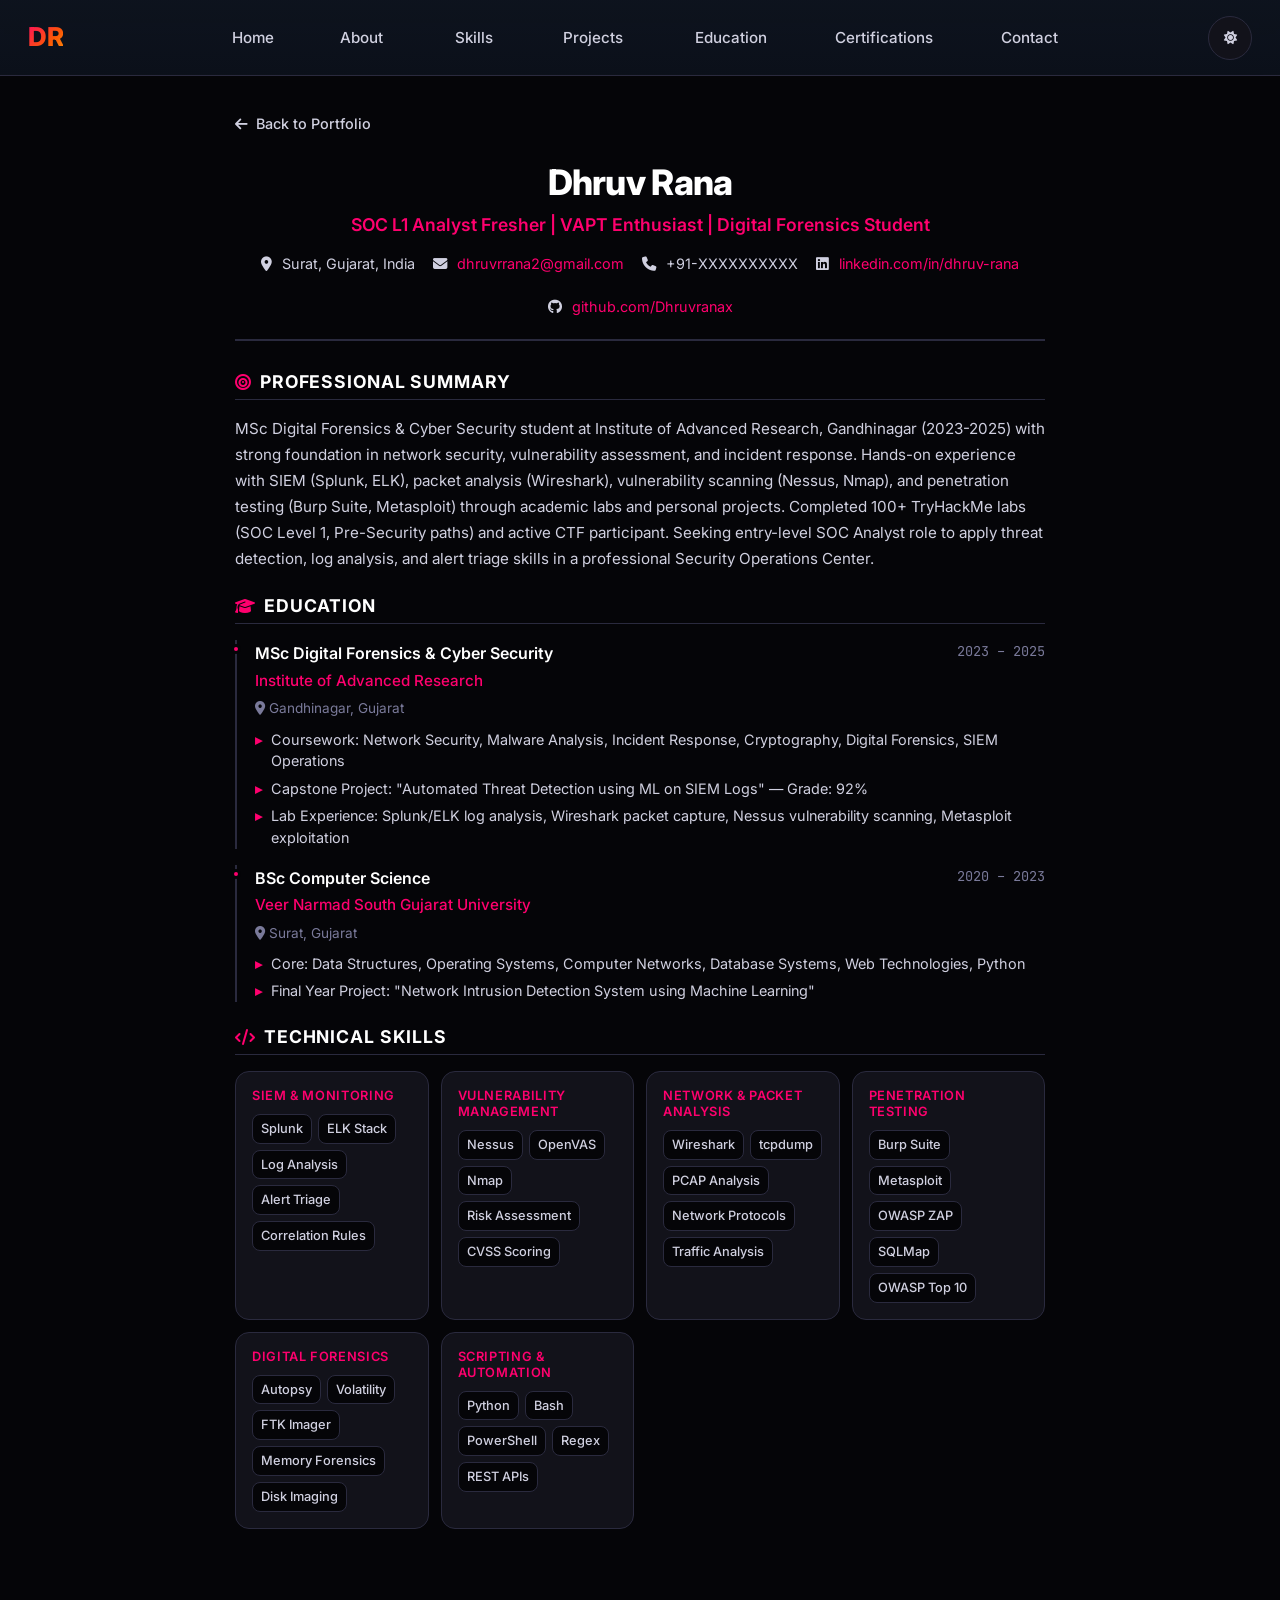
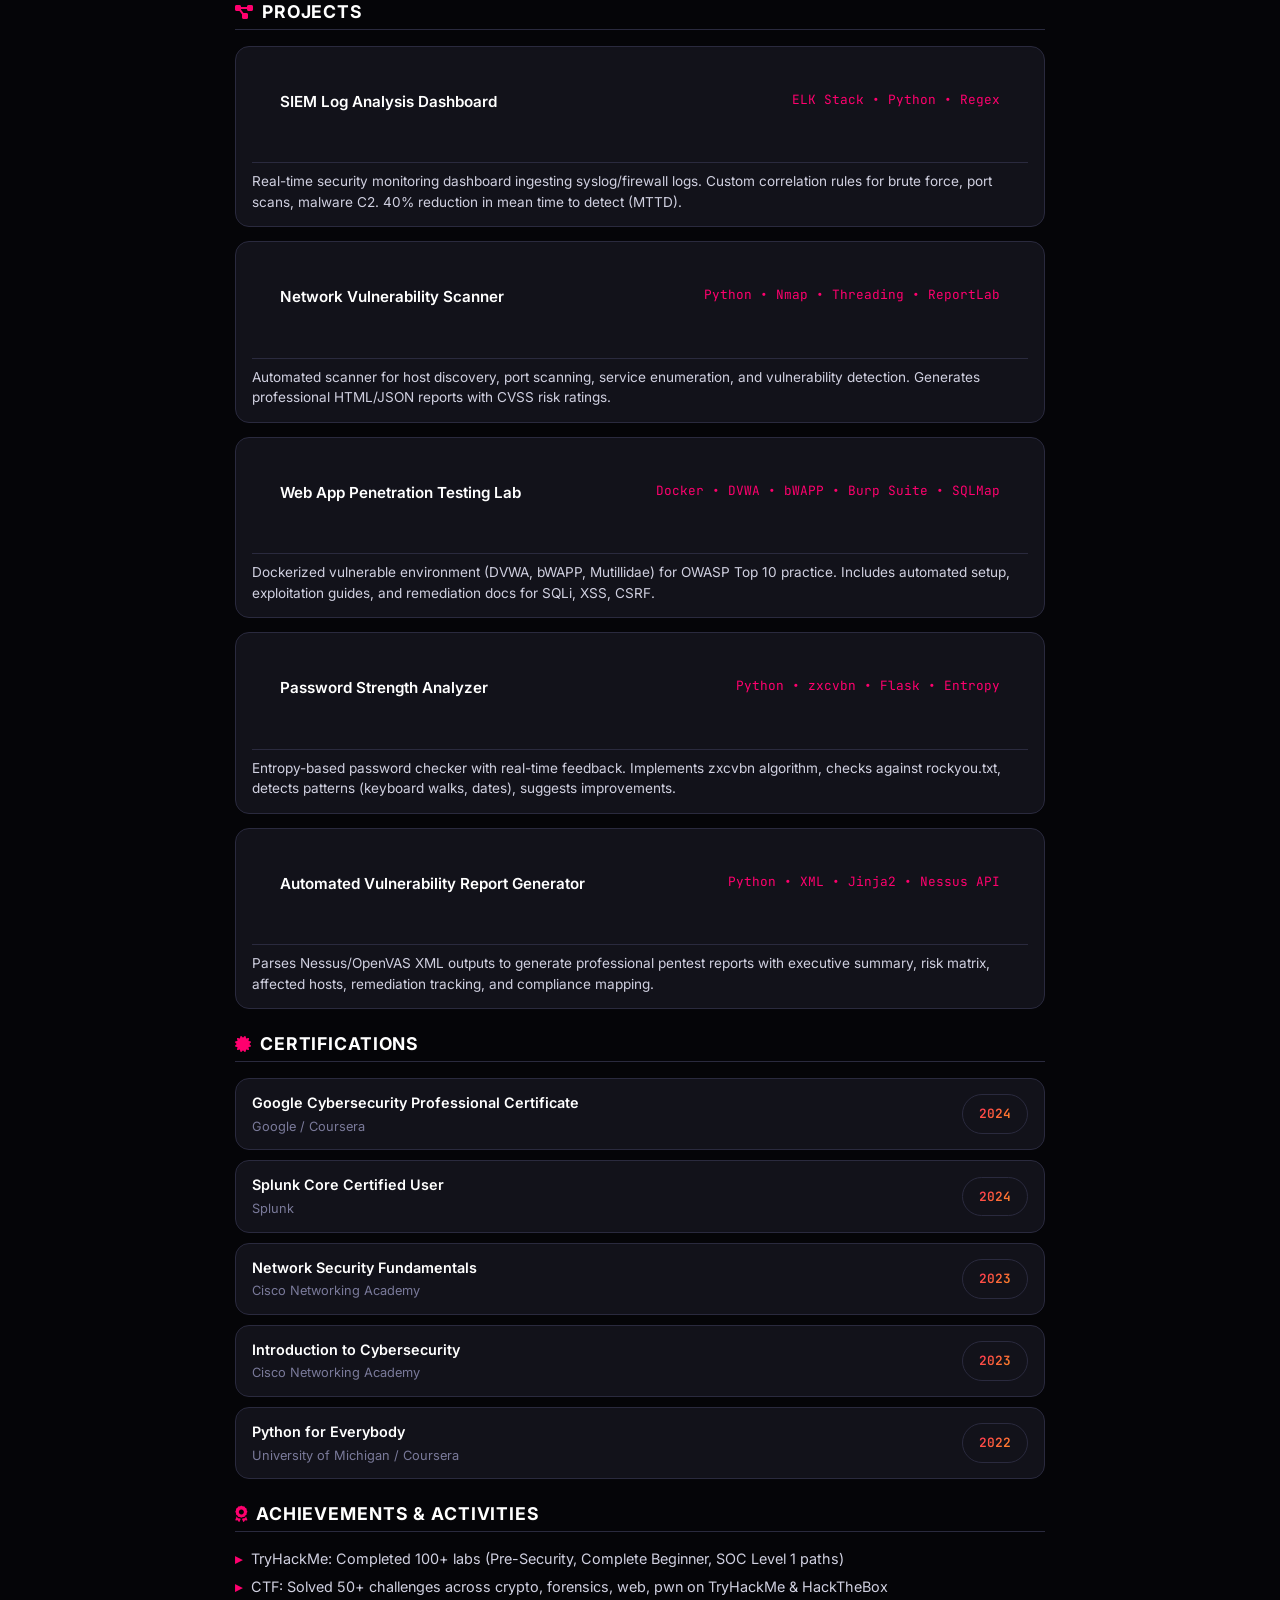
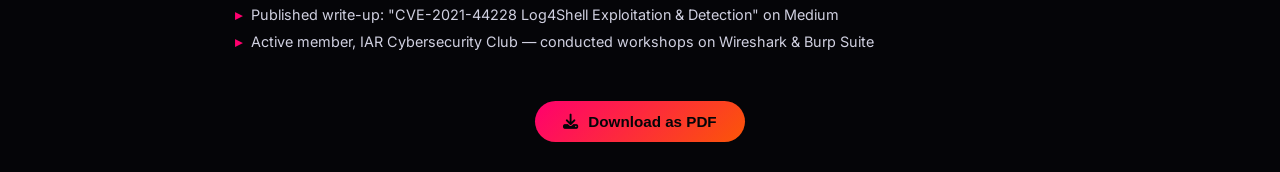
==== commit 0bec30c2: "Rewrite resume as single-page fresher format - Removed experience section (fresher) - Condensed to s" ====
--- a/resume.html
+++ b/resume.html
@@ -3,8 +3,8 @@
 <head>
     <meta charset="UTF-8">
     <meta name="viewport" content="width=device-width, initial-scale=1.0">
-    <meta name="description" content="Dhruv Rana - SOC L1 Analyst Resume | Cybersecurity Professional">
-    <title>Dhruv Rana | SOC L1 Analyst Resume</title>
+    <meta name="description" content="Dhruv Rana - SOC L1 Analyst Fresher Resume | Cybersecurity Professional">
+    <title>Dhruv Rana | SOC L1 Analyst Fresher Resume</title>
     <link rel="icon" type="image/svg+xml" href="data:image/svg+xml,<svg xmlns='http://www.w3.org/2000/svg' viewBox='0 0 100 100'><text y='.9em' font-size='90'>🛡️</text></svg>">
     <link rel="preconnect" href="https://fonts.googleapis.com">
     <link rel="preconnect" href="https://fonts.gstatic.com" crossorigin>
@@ -13,59 +13,62 @@
     <link rel="stylesheet" href="styles.css">
     <style>
         .resume-container {
-            max-width: 900px;
+            max-width: 850px;
             margin: 0 auto;
-            padding: 40px 20px;
+            padding: 30px 20px;
         }
         .resume-header {
             text-align: center;
-            margin-bottom: 40px;
-            padding-bottom: 30px;
+            margin-bottom: 30px;
+            padding-bottom: 20px;
             border-bottom: 2px solid var(--border-color);
         }
         .resume-header h1 {
-            font-size: 2.5rem;
+            font-size: 2.2rem;
             font-weight: 800;
             color: var(--text-primary);
-            margin-bottom: 8px;
+            margin-bottom: 6px;
         }
         .resume-header .title {
-            font-size: 1.25rem;
+            font-size: 1.1rem;
             color: var(--accent-primary);
             font-weight: 600;
-            margin-bottom: 16px;
+            margin-bottom: 12px;
         }
         .resume-contact {
             display: flex;
             justify-content: center;
             flex-wrap: wrap;
-            gap: 20px;
+            gap: 18px;
             color: var(--text-secondary);
-            font-size: 0.95rem;
+            font-size: 0.9rem;
         }
         .resume-contact a { color: var(--accent-primary); text-decoration: none; }
+        .resume-contact i { margin-right: 6px; }
         .resume-section {
-            margin-bottom: 35px;
+            margin-bottom: 24px;
         }
         .resume-section h2 {
-            font-size: 1.25rem;
+            font-size: 1.1rem;
             font-weight: 700;
             color: var(--text-primary);
-            margin-bottom: 20px;
-            padding-bottom: 8px;
+            margin-bottom: 16px;
+            padding-bottom: 6px;
             border-bottom: 1px solid var(--border-color);
             display: flex;
             align-items: center;
-            gap: 10px;
-        }
-        .resume-section h2 i { color: var(--accent-primary); }
-        .experience-item, .education-item, .project-item {
-            margin-bottom: 20px;
-            padding-left: 20px;
+            gap: 8px;
+            text-transform: uppercase;
+            letter-spacing: 0.05em;
+        }
+        .resume-section h2 i { color: var(--accent-primary); font-size: 1rem; }
+        .education-item {
+            margin-bottom: 16px;
+            padding-left: 18px;
             border-left: 2px solid var(--border-color);
             position: relative;
         }
-        .experience-item::before, .education-item::before {
+        .education-item::before {
             content: '';
             position: absolute;
             left: -6px;
@@ -81,19 +84,20 @@
             justify-content: space-between;
             flex-wrap: wrap;
             gap: 10px;
-            margin-bottom: 6px;
-        }
-        .item-title { font-weight: 600; color: var(--text-primary); font-size: 1.05rem; }
-        .item-org { color: var(--accent-primary); font-weight: 500; }
-        .item-date { color: var(--text-muted); font-size: 0.9rem; font-family: var(--font-mono); white-space: nowrap; }
-        .item-location { color: var(--text-muted); font-size: 0.9rem; }
-        .item-bullets { list-style: none; padding: 0; }
+            margin-bottom: 4px;
+        }
+        .item-title { font-weight: 600; color: var(--text-primary); font-size: 1rem; }
+        .item-org { color: var(--accent-primary); font-weight: 500; font-size: 0.95rem; }
+        .item-date { color: var(--text-muted); font-size: 0.85rem; font-family: var(--font-mono); white-space: nowrap; }
+        .item-location { color: var(--text-muted); font-size: 0.85rem; }
+        .item-bullets { list-style: none; padding: 0; margin-top: 8px; }
         .item-bullets li {
             position: relative;
-            padding-left: 20px;
-            margin-bottom: 8px;
+            padding-left: 16px;
+            margin-bottom: 6px;
             color: var(--text-secondary);
-            line-height: 1.6;
+            line-height: 1.5;
+            font-size: 0.9rem;
         }
         .item-bullets li::before {
             content: '▸';
@@ -104,51 +108,70 @@
         }
         .skills-grid {
             display: grid;
-            grid-template-columns: repeat(auto-fit, minmax(200px, 1fr));
-            gap: 15px;
+            grid-template-columns: repeat(auto-fit, minmax(180px, 1fr));
+            gap: 12px;
         }
         .skill-category {
             background: var(--bg-card);
             border: 1px solid var(--border-color);
             border-radius: var(--radius-md);
-            padding: 20px;
+            padding: 16px;
         }
         .skill-category h3 {
-            font-size: 0.9rem;
+            font-size: 0.8rem;
             font-weight: 600;
             color: var(--accent-primary);
-            margin-bottom: 12px;
+            margin-bottom: 10px;
             text-transform: uppercase;
             letter-spacing: 0.05em;
         }
-        .skill-tags { display: flex; flex-wrap: wrap; gap: 8px; }
-        .skill-tag { font-size: 0.85rem; color: var(--text-secondary); background: var(--bg-primary); padding: 4px 10px; border-radius: var(--radius-sm); border: 1px solid var(--border-color); }
-        .cert-list { display: flex; flex-direction: column; gap: 12px; }
+        .skill-tags { display: flex; flex-wrap: wrap; gap: 6px; }
+        .skill-tag { font-size: 0.8rem; color: var(--text-secondary); background: var(--bg-primary); padding: 3px 8px; border-radius: var(--radius-sm); border: 1px solid var(--border-color); }
+        .project-item {
+            margin-bottom: 14px;
+            padding: 14px 16px;
+            background: var(--bg-card);
+            border: 1px solid var(--border-color);
+            border-radius: var(--radius-md);
+            transition: border-color var(--transition-fast);
+        }
+        .project-item:hover { border-color: var(--accent-primary); }
+        .project-header {
+            display: flex;
+            justify-content: space-between;
+            flex-wrap: wrap;
+            gap: 8px;
+            margin-bottom: 8px;
+        }
+        .project-title { font-weight: 600; color: var(--text-primary); font-size: 0.95rem; }
+        .project-tech { color: var(--accent-primary); font-size: 0.8rem; font-family: var(--font-mono); }
+        .project-desc { color: var(--text-secondary); font-size: 0.85rem; line-height: 1.5; }
+        .cert-list { display: flex; flex-direction: column; gap: 10px; }
         .cert-item {
             display: flex;
             justify-content: space-between;
             align-items: center;
-            padding: 15px 20px;
+            padding: 12px 16px;
             background: var(--bg-card);
             border: 1px solid var(--border-color);
             border-radius: var(--radius-md);
         }
-        .cert-name { font-weight: 600; color: var(--text-primary); }
-        .cert-org { color: var(--text-muted); font-size: 0.9rem; }
-        .cert-date { color: var(--accent-primary); font-family: var(--font-mono); font-size: 0.85rem; }
+        .cert-name { font-weight: 600; color: var(--text-primary); font-size: 0.9rem; }
+        .cert-org { color: var(--text-muted); font-size: 0.8rem; }
+        .cert-date { color: var(--accent-primary); font-family: var(--font-mono); font-size: 0.8rem; white-space: nowrap; }
         .download-btn {
             display: inline-flex;
             align-items: center;
             gap: 10px;
-            margin-top: 30px;
-            padding: 14px 32px;
+            margin-top: 24px;
+            padding: 12px 28px;
             background: linear-gradient(135deg, var(--accent-primary), var(--accent-secondary));
             color: var(--bg-primary);
             font-weight: 600;
             border: none;
             border-radius: var(--radius-pill);
             cursor: pointer;
-            font-size: 1rem;
+            font-size: 0.95rem;
             transition: all var(--transition-normal);
         }
         .download-btn:hover { transform: translateY(-2px); box-shadow: var(--shadow-glow); }
@@ -156,16 +179,28 @@
             display: inline-flex;
             align-items: center;
             gap: 8px;
-            margin-bottom: 30px;
+            margin-bottom: 24px;
             color: var(--text-secondary);
             text-decoration: none;
             font-weight: 500;
+            font-size: 0.9rem;
             transition: color var(--transition-fast);
         }
         .back-link:hover { color: var(--accent-primary); }
+        .summary-text {
+            color: var(--text-secondary);
+            line-height: 1.7;
+            font-size: 0.95rem;
+        }
         @media print {
             .download-btn, .back-link { display: none; }
             .resume-container { padding: 0; max-width: none; }
+            .resume-section { page-break-inside: avoid; }
+        }
+        @media (max-width: 600px) {
+            .resume-header h1 { font-size: 1.8rem; }
+            .resume-contact { gap: 12px; font-size: 0.8rem; }
+            .skills-grid { grid-template-columns: 1fr; }
         }
     </style>
 </head>
@@ -195,10 +230,10 @@
 
             <header class="resume-header">
                 <h1>Dhruv Rana</h1>
-                <p class="title">SOC L1 Analyst | VAPT Fresher | Digital Forensics Student</p>
+                <p class="title">SOC L1 Analyst Fresher | VAPT Enthusiast | Digital Forensics Student</p>
                 <div class="resume-contact">
                     <span><i class="fas fa-map-marker-alt"></i> Surat, Gujarat, India</span>
-                    <span><i class="fas fa-envelope"></i> <a href="mailto:dhruvrana@example.com">dhruvrana@example.com</a></span>
+                    <span><i class="fas fa-envelope"></i> <a href="mailto:dhruvrrana2@gmail.com">dhruvrrana2@gmail.com</a></span>
                     <span><i class="fas fa-phone"></i> +91-XXXXXXXXXX</span>
                     <span><i class="fab fa-linkedin"></i> <a href="https://linkedin.com/in/dhruv-rana-1b35782a1" target="_blank">linkedin.com/in/dhruv-rana</a></span>
                     <span><i class="fab fa-github"></i> <a href="https://github.com/Dhruvranax" target="_blank">github.com/Dhruvranax</a></span>
@@ -207,48 +242,11 @@
 
             <section class="resume-section">
                 <h2><i class="fas fa-bullseye"></i> Professional Summary</h2>
-                <p style="color: var(--text-secondary); line-height: 1.8; font-size: 1.05rem;">
-                    MSc Digital Forensics & Cyber Security student at Institute of Advanced Research, Gandhinagar with hands-on experience in network security monitoring, vulnerability assessment, and incident response.
-                    Proficient in SIEM tools (Splunk, ELK), network analysis (Wireshark, Nmap), and penetration testing frameworks (Metasploit, Burp Suite).
-                    Seeking SOC L1 Analyst position to apply threat detection, log analysis, and alert triage skills in a dynamic Security Operations Center environment.
+                <p class="summary-text">
+                    MSc Digital Forensics & Cyber Security student at Institute of Advanced Research, Gandhinagar (2023-2025) with strong foundation in network security, vulnerability assessment, and incident response.
+                    Hands-on experience with SIEM (Splunk, ELK), packet analysis (Wireshark), vulnerability scanning (Nessus, Nmap), and penetration testing (Burp Suite, Metasploit) through academic labs and personal projects.
+                    Completed 100+ TryHackMe labs (SOC Level 1, Pre-Security paths) and active CTF participant. Seeking entry-level SOC Analyst role to apply threat detection, log analysis, and alert triage skills in a professional Security Operations Center.
                 </p>
-            </section>
-
-            <section class="resume-section">
-                <h2><i class="fas fa-briefcase"></i> Experience</h2>
-                <div class="experience-item">
-                    <div class="item-header">
-                        <div>
-                            <div class="item-title">Cybersecurity Intern</div>
-                            <div class="item-org">Institute of Advanced Research, Gandhinagar</div>
-                        </div>
-                        <div class="item-date">Jan 2024 – Present</div>
-                    </div>
-                    <div class="item-location"><i class="fas fa-map-marker-alt"></i> Gandhinagar, Gujarat</div>
-                    <ul class="item-bullets">
-                        <li>Monitor SIEM alerts (Splunk/ELK) for suspicious activities including brute force, port scanning, and malware C2 traffic</li>
-                        <li>Perform log analysis on firewall, proxy, and endpoint logs to identify IOCs and reduce false positives by 35%</li>
-                        <li>Conduct vulnerability scans using Nessus/OpenVAS; remediate critical findings across 50+ assets</li>
-                        <li>Assist in incident response: containment, evidence collection, and root cause analysis for phishing and malware incidents</li>
-                        <li>Develop Python automation scripts for log parsing, alert enrichment, and report generation</li>
-                    </ul>
-                </div>
-                <div class="experience-item">
-                    <div class="item-header">
-                        <div>
-                            <div class="item-title">Security Research Assistant</div>
-                            <div class="item-org">Digital Forensics Lab, IAR</div>
-                        </div>
-                        <div class="item-date">Aug 2023 – Dec 2023</div>
-                    </div>
-                    <div class="item-location"><i class="fas fa-map-marker-alt"></i> Gandhinagar, Gujarat</div>
-                    <ul class="item-bullets">
-                        <li>Analyzed disk images and memory dumps using Autopsy, Volatility, and FTK Imager for forensic investigations</li>
-                        <li>Researched MITRE ATT&CK techniques; mapped detection rules for T1059, T1003, T1055</li>
-                        <li>Built lab environment (DVWA, bWAPP, Metasploitable) for OWASP Top 10 vulnerability testing</li>
-                        <li>Documented findings in forensic reports following NIST SP 800-86 guidelines</li>
-                    </ul>
-                </div>
             </section>
 
             <section class="resume-section">
@@ -263,8 +261,9 @@
                     </div>
                     <div class="item-location"><i class="fas fa-map-marker-alt"></i> Gandhinagar, Gujarat</div>
                     <ul class="item-bullets">
-                        <li>Relevant Coursework: Network Security, Malware Analysis, Incident Response, Cryptography, Digital Forensics</li>
-                        <li>Capstone: "Automated Threat Detection using ML on SIEM Logs" — 92% grade</li>
+                        <li>Coursework: Network Security, Malware Analysis, Incident Response, Cryptography, Digital Forensics, SIEM Operations</li>
+                        <li>Capstone Project: "Automated Threat Detection using ML on SIEM Logs" — Grade: 92%</li>
+                        <li>Lab Experience: Splunk/ELK log analysis, Wireshark packet capture, Nessus vulnerability scanning, Metasploit exploitation</li>
                     </ul>
                 </div>
                 <div class="education-item">
@@ -277,7 +276,7 @@
                     </div>
                     <div class="item-location"><i class="fas fa-map-marker-alt"></i> Surat, Gujarat</div>
                     <ul class="item-bullets">
-                        <li>Core Subjects: Data Structures, Operating Systems, Computer Networks, Database Systems, Web Technologies</li>
+                        <li>Core: Data Structures, Operating Systems, Computer Networks, Database Systems, Web Technologies, Python</li>
                         <li>Final Year Project: "Network Intrusion Detection System using Machine Learning"</li>
                     </ul>
                 </div>
@@ -291,7 +290,6 @@
                         <div class="skill-tags">
                             <span class="skill-tag">Splunk</span>
                             <span class="skill-tag">ELK Stack</span>
-                            <span class="skill-tag">Graylog</span>
                             <span class="skill-tag">Log Analysis</span>
                             <span class="skill-tag">Alert Triage</span>
                             <span class="skill-tag">Correlation Rules</span>
@@ -303,9 +301,8 @@
                             <span class="skill-tag">Nessus</span>
                             <span class="skill-tag">OpenVAS</span>
                             <span class="skill-tag">Nmap</span>
-                            <span class="skill-tag">Qualys</span>
                             <span class="skill-tag">Risk Assessment</span>
-                            <span class="skill-tag">Patch Management</span>
+                            <span class="skill-tag">CVSS Scoring</span>
                         </div>
                     </div>
                     <div class="skill-category">
@@ -313,21 +310,19 @@
                         <div class="skill-tags">
                             <span class="skill-tag">Wireshark</span>
                             <span class="skill-tag">tcpdump</span>
-                            <span class="skill-tag">Zeek</span>
                             <span class="skill-tag">PCAP Analysis</span>
                             <span class="skill-tag">Network Protocols</span>
-                            <span class="skill-tag">Traffic Anomaly Detection</span>
+                            <span class="skill-tag">Traffic Analysis</span>
                         </div>
                     </div>
                     <div class="skill-category">
                         <h3>Penetration Testing</h3>
                         <div class="skill-tags">
+                            <span class="skill-tag">Burp Suite</span>
                             <span class="skill-tag">Metasploit</span>
-                            <span class="skill-tag">Burp Suite</span>
                             <span class="skill-tag">OWASP ZAP</span>
                             <span class="skill-tag">SQLMap</span>
                             <span class="skill-tag">OWASP Top 10</span>
-                            <span class="skill-tag">Web App Testing</span>
                         </div>
                     </div>
                     <div class="skill-category">
@@ -338,7 +333,6 @@
                             <span class="skill-tag">FTK Imager</span>
                             <span class="skill-tag">Memory Forensics</span>
                             <span class="skill-tag">Disk Imaging</span>
-                            <span class="skill-tag">NIST SP 800-86</span>
                         </div>
                     </div>
                     <div class="skill-category">
@@ -349,46 +343,47 @@
                             <span class="skill-tag">PowerShell</span>
                             <span class="skill-tag">Regex</span>
                             <span class="skill-tag">REST APIs</span>
-                            <span class="skill-tag">Log Parsing</span>
-                        </div>
-                    </div>
-                </div>
-            </section>
-
-            <section class="resume-section">
-                <h2><i class="fas fa-project-diagram"></i> Key Projects</h2>
-                <div class="experience-item">
-                    <div class="item-header">
-                        <div class="item-title">SIEM Log Analysis Dashboard</div>
-                        <div class="item-date">2024</div>
-                    </div>
-                    <ul class="item-bullets">
-                        <li>Real-time security monitoring dashboard using ELK Stack; ingests syslog/firewall logs</li>
-                        <li>Custom correlation rules for brute force, port scans, malware C2; 40% reduction in MTTD</li>
-                        <li>Tech: Elasticsearch, Logstash, Kibana, Regex, Python</li>
-                    </ul>
-                </div>
-                <div class="experience-item">
-                    <div class="item-header">
-                        <div class="item-title">Network Vulnerability Scanner</div>
-                        <div class="item-date">2024</div>
-                    </div>
-                    <ul class="item-bullets">
-                        <li>Automated scanner using Python-Nmap; host discovery, port scanning, service enumeration</li>
-                        <li>Generates HTML/JSON reports with CVSS risk ratings; multi-threaded for performance</li>
-                        <li>Tech: Python, Nmap, Threading, ReportLab, JSON</li>
-                    </ul>
-                </div>
-                <div class="experience-item">
-                    <div class="item-header">
-                        <div class="item-title">Web App Penetration Testing Lab</div>
-                        <div class="item-date">2023</div>
-                    </div>
-                    <ul class="item-bullets">
-                        <li>Dockerized lab (DVWA, bWAPP, Mutillidae) for OWASP Top 10 practice</li>
-                        <li>Automated setup scripts, exploitation guides, remediation docs for SQLi, XSS, CSRF</li>
-                        <li>Tech: Docker, Burp Suite, SQLMap, OWASP</li>
-                    </ul>
+                        </div>
+                    </div>
+                </div>
+            </section>
+
+            <section class="resume-section">
+                <h2><i class="fas fa-project-diagram"></i> Projects</h2>
+                <div class="project-item">
+                    <div class="project-header">
+                        <span class="project-title">SIEM Log Analysis Dashboard</span>
+                        <span class="project-tech">ELK Stack • Python • Regex</span>
+                    </div>
+                    <p class="project-desc">Real-time security monitoring dashboard ingesting syslog/firewall logs. Custom correlation rules for brute force, port scans, malware C2. 40% reduction in mean time to detect (MTTD).</p>
+                </div>
+                <div class="project-item">
+                    <div class="project-header">
+                        <span class="project-title">Network Vulnerability Scanner</span>
+                        <span class="project-tech">Python • Nmap • Threading • ReportLab</span>
+                    </div>
+                    <p class="project-desc">Automated scanner for host discovery, port scanning, service enumeration, and vulnerability detection. Generates professional HTML/JSON reports with CVSS risk ratings.</p>
+                </div>
+                <div class="project-item">
+                    <div class="project-header">
+                        <span class="project-title">Web App Penetration Testing Lab</span>
+                        <span class="project-tech">Docker • DVWA • bWAPP • Burp Suite • SQLMap</span>
+                    </div>
+                    <p class="project-desc">Dockerized vulnerable environment (DVWA, bWAPP, Mutillidae) for OWASP Top 10 practice. Includes automated setup, exploitation guides, and remediation docs for SQLi, XSS, CSRF.</p>
+                </div>
+                <div class="project-item">
+                    <div class="project-header">
+                        <span class="project-title">Password Strength Analyzer</span>
+                        <span class="project-tech">Python • zxcvbn • Flask • Entropy</span>
+                    </div>
+                    <p class="project-desc">Entropy-based password checker with real-time feedback. Implements zxcvbn algorithm, checks against rockyou.txt, detects patterns (keyboard walks, dates), suggests improvements.</p>
+                </div>
+                <div class="project-item">
+                    <div class="project-header">
+                        <span class="project-title">Automated Vulnerability Report Generator</span>
+                        <span class="project-tech">Python • XML • Jinja2 • Nessus API</span>
+                    </div>
+                    <p class="project-desc">Parses Nessus/OpenVAS XML outputs to generate professional pentest reports with executive summary, risk matrix, affected hosts, remediation tracking, and compliance mapping.</p>
                 </div>
             </section>
 
@@ -435,16 +430,16 @@
 
             <section class="resume-section">
                 <h2><i class="fas fa-award"></i> Achievements & Activities</h2>
-                <ul class="item-bullets" style="padding-left: 20px;">
-                    <li>CTF Participant: Solved 50+ challenges across crypto, forensics, web, pwn on TryHackMe & HackTheBox</li>
-                    <li>Active member of IAR Cybersecurity Club; conducted workshops on Wireshark & Burp Suite</li>
-                    <li>Published write-up on "CVE-2021-44228 Log4Shell Exploitation & Detection" on Medium</li>
-                    <li>Completed 100+ labs on TryHackMe (Pre-Security, Complete Beginner, SOC Level 1 paths)</li>
+                <ul class="item-bullets" style="padding-left: 0;">
+                    <li>TryHackMe: Completed 100+ labs (Pre-Security, Complete Beginner, SOC Level 1 paths)</li>
+                    <li>CTF: Solved 50+ challenges across crypto, forensics, web, pwn on TryHackMe & HackTheBox</li>
+                    <li>Published write-up: "CVE-2021-44228 Log4Shell Exploitation & Detection" on Medium</li>
+                    <li>Active member, IAR Cybersecurity Club — conducted workshops on Wireshark & Burp Suite</li>
                 </ul>
             </section>
 
             <div style="text-align: center;">
-                <button class="download-btn" onclick="downloadPDF()">
+                <button class="download-btn" onclick="window.print()">
                     <i class="fas fa-download"></i> Download as PDF
                 </button>
             </div>
@@ -452,11 +447,6 @@
     </main>
 
     <script>
-        function downloadPDF() {
-            window.print();
-        }
-
-        // Theme toggle
         const themeToggle = document.querySelector('.theme-toggle');
         const html = document.documentElement;
         const savedTheme = localStorage.getItem('theme') || 'dark';
